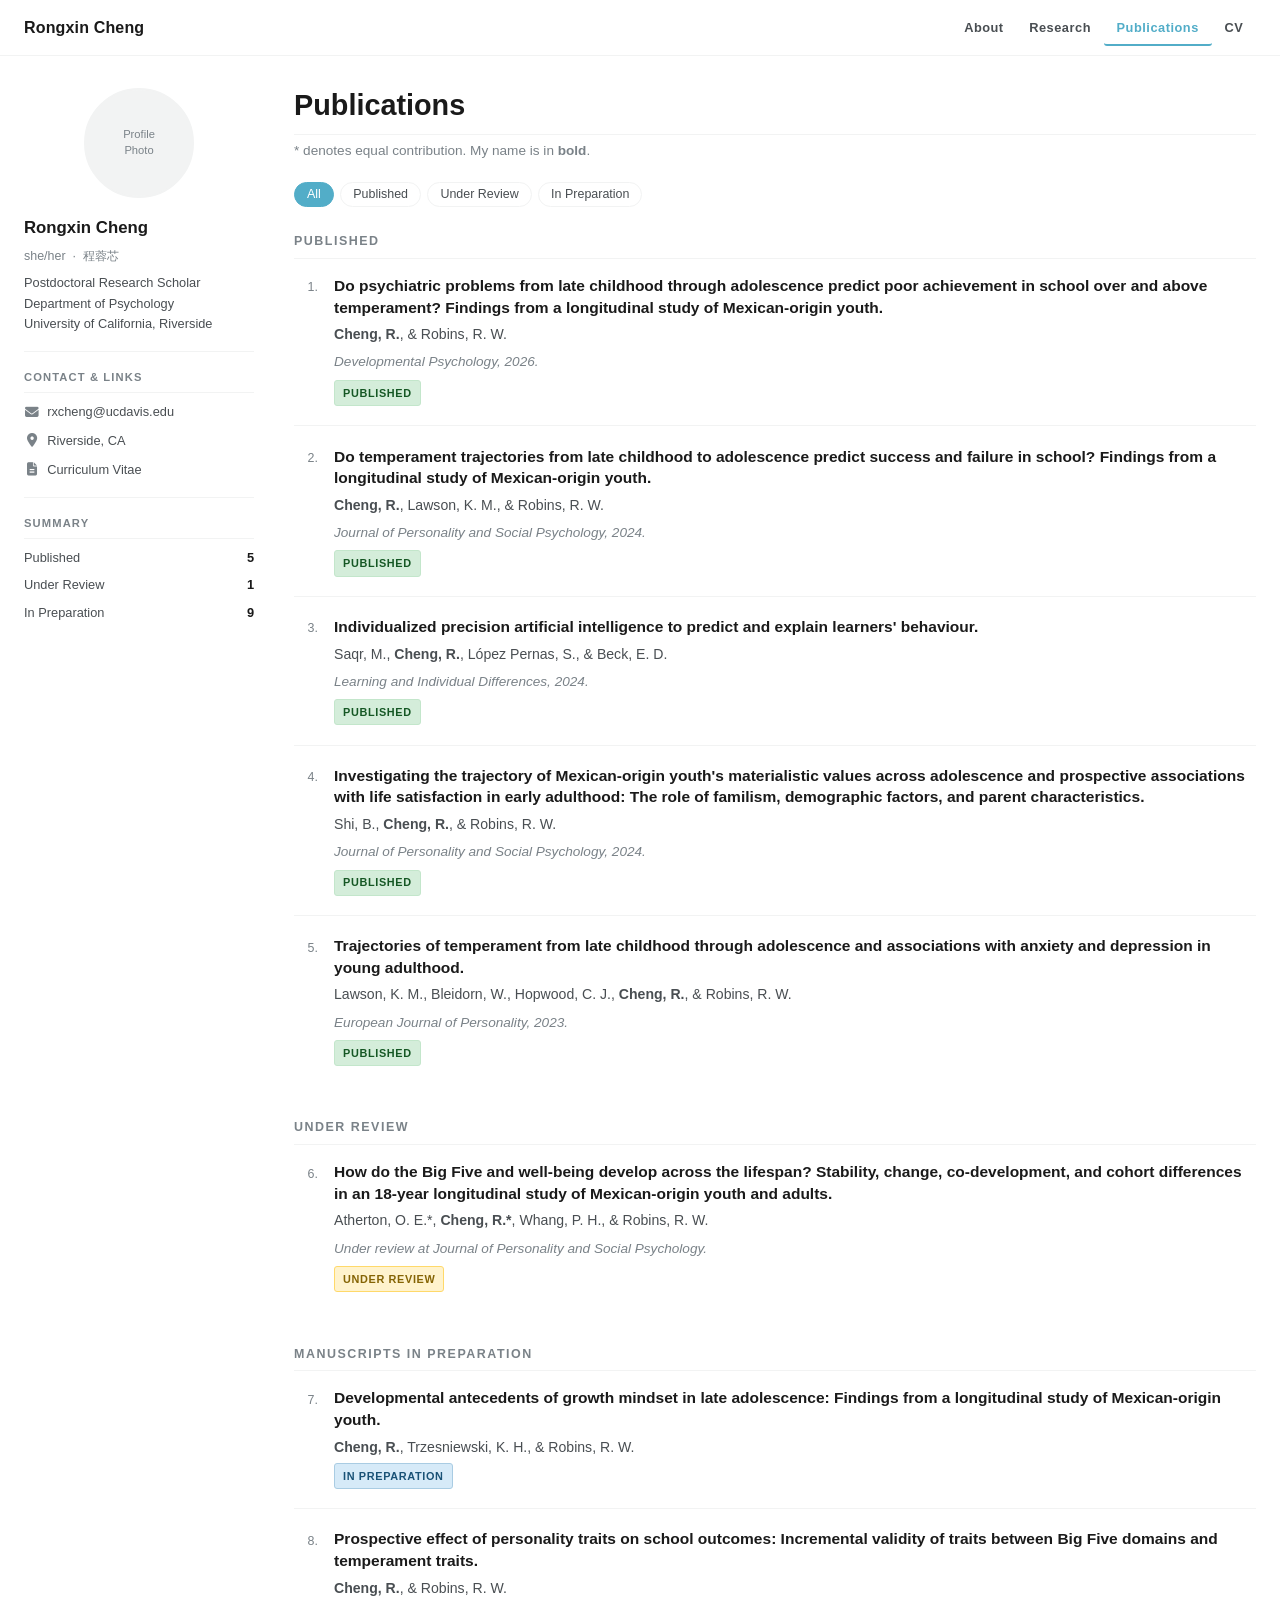
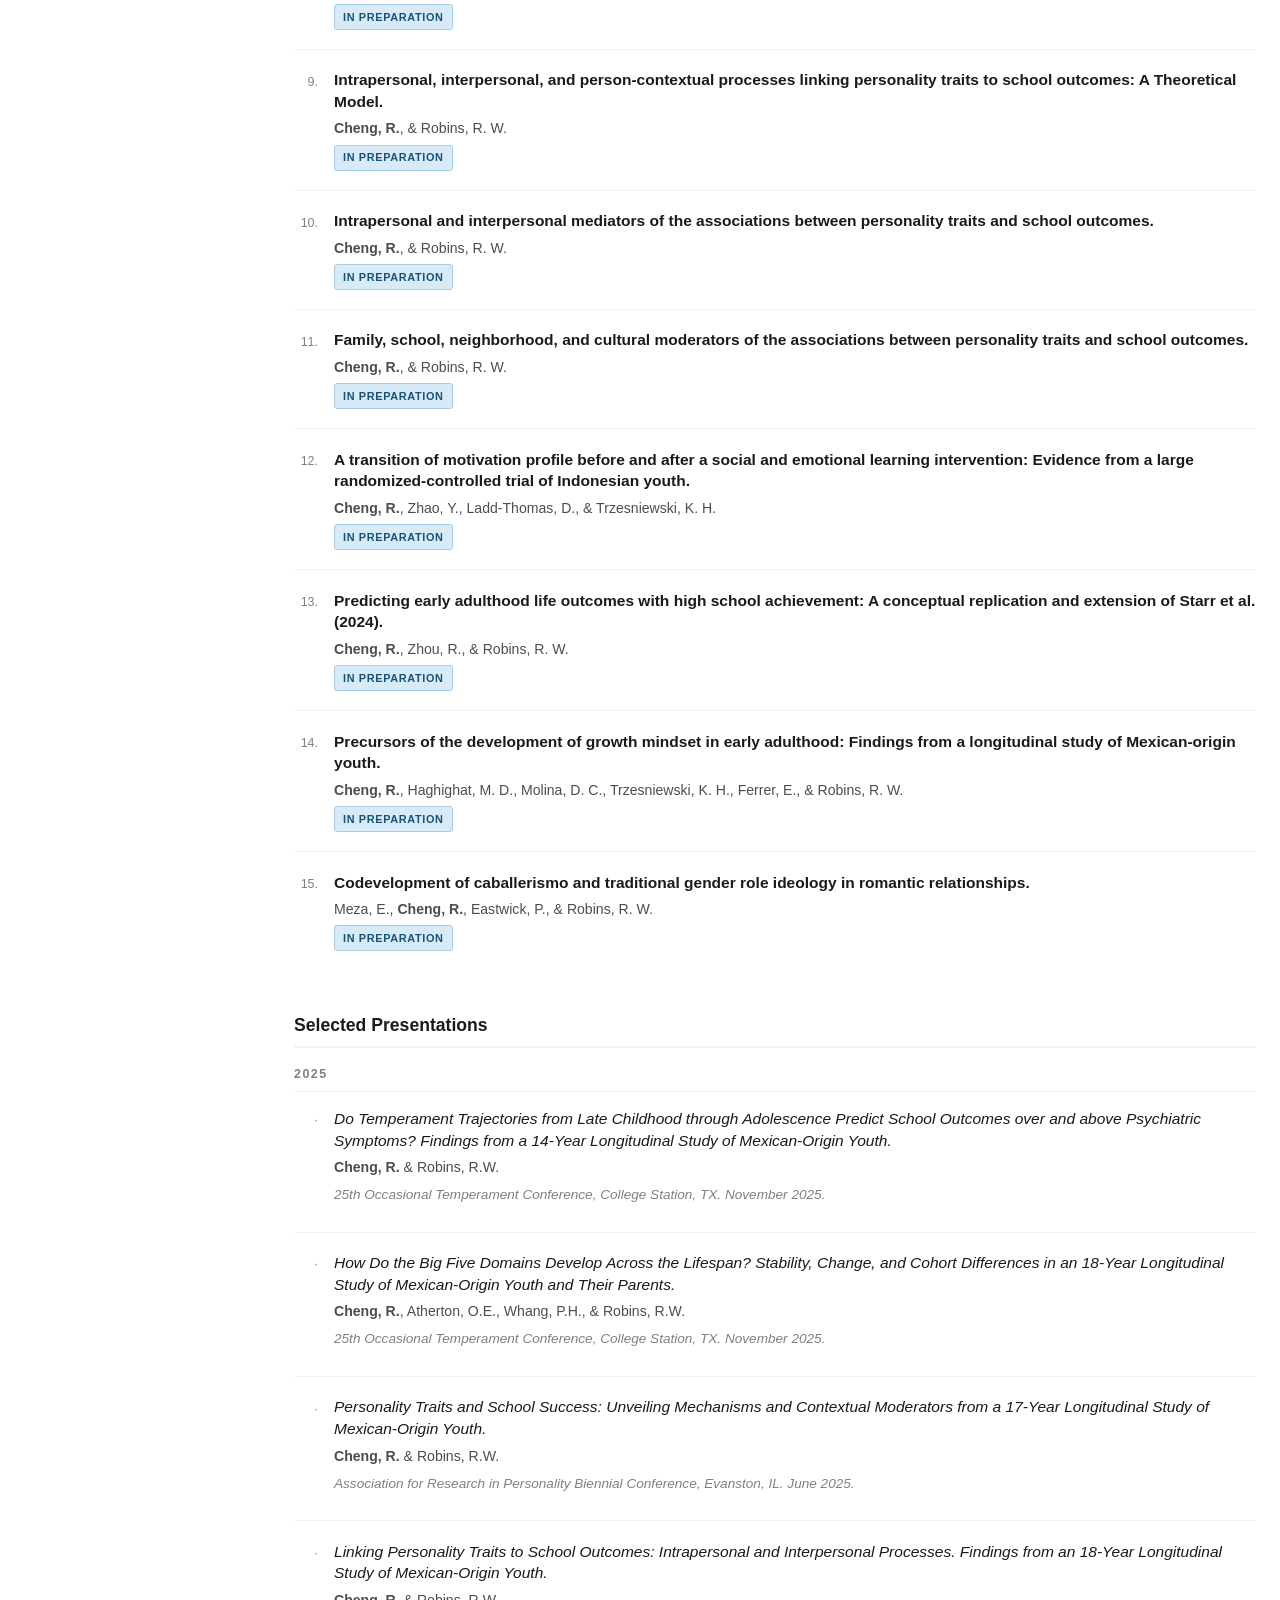
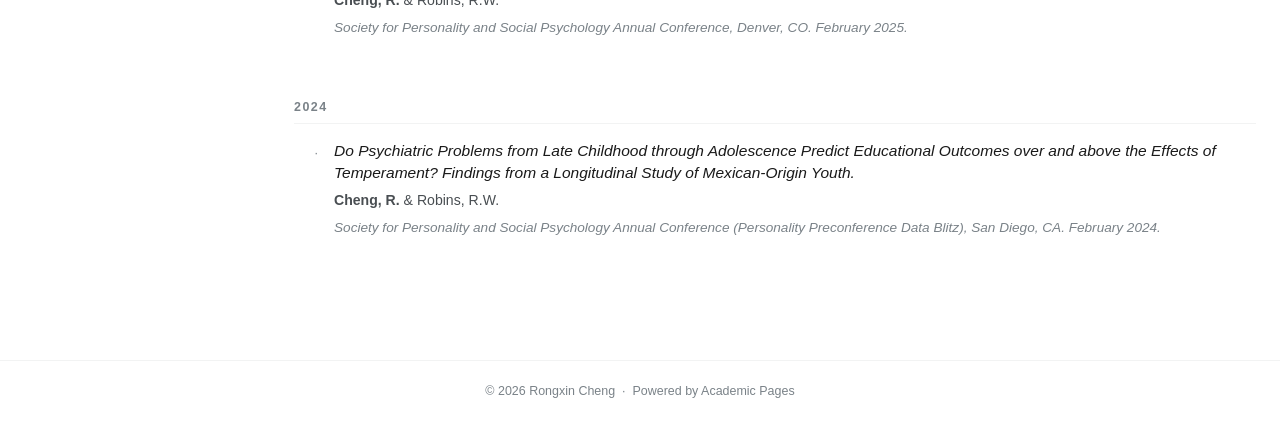
==== publications.html @ 19670fe4 "draft3" ====
<!DOCTYPE html>
<html lang="en">
<head>
  <meta charset="UTF-8" />
  <meta name="viewport" content="width=device-width, initial-scale=1.0" />
  <title>Publications — Rongxin Cheng</title>
  <link rel="stylesheet" href="assets/css/main.css" />
  <link rel="stylesheet" href="https://cdnjs.cloudflare.com/ajax/libs/font-awesome/6.5.0/css/all.min.css" crossorigin="anonymous" />
</head>
<body>

<!-- ══ Masthead ══ -->
<header class="masthead">
  <div class="masthead__inner">
    <div class="masthead__title"><a href="index.html">Rongxin Cheng</a></div>
    <nav class="greedy-nav">
      <a href="index.html">About</a>
      <a href="research.html">Research</a>
      <a href="publications.html" class="active">Publications</a>
      <a href="CV_Rongxin_Cheng.pdf" target="_blank">CV</a>
    </nav>
    <button class="nav-toggle" id="nav-toggle" aria-label="Toggle navigation">
      <span></span><span></span><span></span>
    </button>
  </div>
</header>
<nav class="mobile-nav" id="mobile-nav">
  <a href="index.html">About</a>
  <a href="research.html">Research</a>
  <a href="publications.html">Publications</a>
  <a href="CV_Rongxin_Cheng.pdf" target="_blank">CV</a>
</nav>

<!-- ══ Body ══ -->
<div class="page__wrapper">

  <!-- ── Sidebar ── -->
  <aside class="sidebar">

    <div class="author__avatar">
      <div class="avatar-placeholder">Profile<br>Photo</div>
    </div>

    <div class="author__content">
      <h1 class="author__name">Rongxin Cheng</h1>
      <p class="author__pronouns">she/her &nbsp;·&nbsp; 程蓉芯</p>
      <p class="author__bio">
        Postdoctoral Research Scholar<br>
        Department of Psychology<br>
        University of California, Riverside
      </p>
    </div>

    <hr class="sidebar__divider" />

    <div class="author__urls-wrapper">
      <h3>Contact &amp; Links</h3>
      <ul class="author__urls">
        <li>
          <span class="icon"><i class="fas fa-envelope"></i></span>
          <a href="mailto:rxcheng@ucdavis.edu">rxcheng@ucdavis.edu</a>
        </li>
        <li>
          <span class="icon"><i class="fas fa-map-marker-alt"></i></span>
          <span>Riverside, CA</span>
        </li>
        <li>
          <span class="icon"><i class="fas fa-file-alt"></i></span>
          <a href="CV_Rongxin_Cheng.pdf" target="_blank">Curriculum Vitae</a>
        </li>
      </ul>
    </div>

    <hr class="sidebar__divider" />

    <!-- pub stats -->
    <div class="author__urls-wrapper">
      <h3>Summary</h3>
      <ul class="author__urls" style="list-style:none; gap:.25rem;">
        <li style="display:flex; justify-content:space-between; font-size:.8rem;">
          <span>Published</span><span style="font-weight:700; color:var(--color-heading);">5</span>
        </li>
        <li style="display:flex; justify-content:space-between; font-size:.8rem;">
          <span>Under Review</span><span style="font-weight:700; color:var(--color-heading);">1</span>
        </li>
        <li style="display:flex; justify-content:space-between; font-size:.8rem;">
          <span>In Preparation</span><span style="font-weight:700; color:var(--color-heading);">9</span>
        </li>
      </ul>
    </div>

  </aside>

  <!-- ── Main Content ── -->
  <main class="page__content">

    <h1 class="page__title">Publications</h1>

    <p style="font-size:.85rem; color:var(--color-muted); margin-bottom:1.2rem;">
      * denotes equal contribution. My name is in <strong>bold</strong>.
    </p>

    <!-- Filter buttons -->
    <div class="pub-filters">
      <button class="pub-filter-btn active" data-filter="all">All</button>
      <button class="pub-filter-btn" data-filter="published">Published</button>
      <button class="pub-filter-btn" data-filter="review">Under Review</button>
      <button class="pub-filter-btn" data-filter="prep">In Preparation</button>
    </div>

    <!-- ══ PUBLISHED ══ -->
    <div class="pub-year-group" id="group-published">
      <div class="pub-year-label">Published</div>

      <div class="pub-item" data-status="published">
        <div class="pub-item__number">1.</div>
        <div class="pub-item__body">
          <div class="pub-item__title">
            Do psychiatric problems from late childhood through adolescence predict poor achievement
            in school over and above temperament? Findings from a longitudinal study of Mexican-origin youth.
          </div>
          <div class="pub-item__authors">
            <span class="me">Cheng, R.</span>, &amp; Robins, R. W.
          </div>
          <div class="pub-item__venue"><em>Developmental Psychology</em>, 2026.</div>
          <div class="pub-item__meta">
            <span class="pub-badge badge-published">Published</span>
          </div>
        </div>
      </div>

      <div class="pub-item" data-status="published">
        <div class="pub-item__number">2.</div>
        <div class="pub-item__body">
          <div class="pub-item__title">
            Do temperament trajectories from late childhood to adolescence predict success and failure
            in school? Findings from a longitudinal study of Mexican-origin youth.
          </div>
          <div class="pub-item__authors">
            <span class="me">Cheng, R.</span>, Lawson, K. M., &amp; Robins, R. W.
          </div>
          <div class="pub-item__venue"><em>Journal of Personality and Social Psychology</em>, 2024.</div>
          <div class="pub-item__meta">
            <span class="pub-badge badge-published">Published</span>
          </div>
        </div>
      </div>

      <div class="pub-item" data-status="published">
        <div class="pub-item__number">3.</div>
        <div class="pub-item__body">
          <div class="pub-item__title">
            Individualized precision artificial intelligence to predict and explain learners' behaviour.
          </div>
          <div class="pub-item__authors">
            Saqr, M., <span class="me">Cheng, R.</span>, López Pernas, S., &amp; Beck, E. D.
          </div>
          <div class="pub-item__venue"><em>Learning and Individual Differences</em>, 2024.</div>
          <div class="pub-item__meta">
            <span class="pub-badge badge-published">Published</span>
          </div>
        </div>
      </div>

      <div class="pub-item" data-status="published">
        <div class="pub-item__number">4.</div>
        <div class="pub-item__body">
          <div class="pub-item__title">
            Investigating the trajectory of Mexican-origin youth's materialistic values across adolescence
            and prospective associations with life satisfaction in early adulthood: The role of familism,
            demographic factors, and parent characteristics.
          </div>
          <div class="pub-item__authors">
            Shi, B., <span class="me">Cheng, R.</span>, &amp; Robins, R. W.
          </div>
          <div class="pub-item__venue"><em>Journal of Personality and Social Psychology</em>, 2024.</div>
          <div class="pub-item__meta">
            <span class="pub-badge badge-published">Published</span>
          </div>
        </div>
      </div>

      <div class="pub-item" data-status="published">
        <div class="pub-item__number">5.</div>
        <div class="pub-item__body">
          <div class="pub-item__title">
            Trajectories of temperament from late childhood through adolescence and associations with
            anxiety and depression in young adulthood.
          </div>
          <div class="pub-item__authors">
            Lawson, K. M., Bleidorn, W., Hopwood, C. J., <span class="me">Cheng, R.</span>, &amp; Robins, R. W.
          </div>
          <div class="pub-item__venue"><em>European Journal of Personality</em>, 2023.</div>
          <div class="pub-item__meta">
            <span class="pub-badge badge-published">Published</span>
          </div>
        </div>
      </div>

    </div><!-- /#group-published -->

    <!-- ══ UNDER REVIEW ══ -->
    <div class="pub-year-group" id="group-review">
      <div class="pub-year-label">Under Review</div>

      <div class="pub-item" data-status="review">
        <div class="pub-item__number">6.</div>
        <div class="pub-item__body">
          <div class="pub-item__title">
            How do the Big Five and well-being develop across the lifespan? Stability, change,
            co-development, and cohort differences in an 18-year longitudinal study of Mexican-origin
            youth and adults.
          </div>
          <div class="pub-item__authors">
            Atherton, O. E.*, <span class="me">Cheng, R.*</span>, Whang, P. H., &amp; Robins, R. W.
          </div>
          <div class="pub-item__venue">Under review at <em>Journal of Personality and Social Psychology</em>.</div>
          <div class="pub-item__meta">
            <span class="pub-badge badge-review">Under Review</span>
          </div>
        </div>
      </div>

    </div><!-- /#group-review -->

    <!-- ══ IN PREPARATION ══ -->
    <div class="pub-year-group" id="group-prep">
      <div class="pub-year-label">Manuscripts in Preparation</div>

      <div class="pub-item" data-status="prep">
        <div class="pub-item__number">7.</div>
        <div class="pub-item__body">
          <div class="pub-item__title">
            Developmental antecedents of growth mindset in late adolescence: Findings from a longitudinal
            study of Mexican-origin youth.
          </div>
          <div class="pub-item__authors">
            <span class="me">Cheng, R.</span>, Trzesniewski, K. H., &amp; Robins, R. W.
          </div>
          <div class="pub-item__meta">
            <span class="pub-badge badge-prep">In Preparation</span>
          </div>
        </div>
      </div>

      <div class="pub-item" data-status="prep">
        <div class="pub-item__number">8.</div>
        <div class="pub-item__body">
          <div class="pub-item__title">
            Prospective effect of personality traits on school outcomes: Incremental validity of traits
            between Big Five domains and temperament traits.
          </div>
          <div class="pub-item__authors">
            <span class="me">Cheng, R.</span>, &amp; Robins, R. W.
          </div>
          <div class="pub-item__meta">
            <span class="pub-badge badge-prep">In Preparation</span>
          </div>
        </div>
      </div>

      <div class="pub-item" data-status="prep">
        <div class="pub-item__number">9.</div>
        <div class="pub-item__body">
          <div class="pub-item__title">
            Intrapersonal, interpersonal, and person-contextual processes linking personality traits
            to school outcomes: A Theoretical Model.
          </div>
          <div class="pub-item__authors">
            <span class="me">Cheng, R.</span>, &amp; Robins, R. W.
          </div>
          <div class="pub-item__meta">
            <span class="pub-badge badge-prep">In Preparation</span>
          </div>
        </div>
      </div>

      <div class="pub-item" data-status="prep">
        <div class="pub-item__number">10.</div>
        <div class="pub-item__body">
          <div class="pub-item__title">
            Intrapersonal and interpersonal mediators of the associations between personality traits
            and school outcomes.
          </div>
          <div class="pub-item__authors">
            <span class="me">Cheng, R.</span>, &amp; Robins, R. W.
          </div>
          <div class="pub-item__meta">
            <span class="pub-badge badge-prep">In Preparation</span>
          </div>
        </div>
      </div>

      <div class="pub-item" data-status="prep">
        <div class="pub-item__number">11.</div>
        <div class="pub-item__body">
          <div class="pub-item__title">
            Family, school, neighborhood, and cultural moderators of the associations between personality
            traits and school outcomes.
          </div>
          <div class="pub-item__authors">
            <span class="me">Cheng, R.</span>, &amp; Robins, R. W.
          </div>
          <div class="pub-item__meta">
            <span class="pub-badge badge-prep">In Preparation</span>
          </div>
        </div>
      </div>

      <div class="pub-item" data-status="prep">
        <div class="pub-item__number">12.</div>
        <div class="pub-item__body">
          <div class="pub-item__title">
            A transition of motivation profile before and after a social and emotional learning
            intervention: Evidence from a large randomized-controlled trial of Indonesian youth.
          </div>
          <div class="pub-item__authors">
            <span class="me">Cheng, R.</span>, Zhao, Y., Ladd-Thomas, D., &amp; Trzesniewski, K. H.
          </div>
          <div class="pub-item__meta">
            <span class="pub-badge badge-prep">In Preparation</span>
          </div>
        </div>
      </div>

      <div class="pub-item" data-status="prep">
        <div class="pub-item__number">13.</div>
        <div class="pub-item__body">
          <div class="pub-item__title">
            Predicting early adulthood life outcomes with high school achievement: A conceptual
            replication and extension of Starr et al. (2024).
          </div>
          <div class="pub-item__authors">
            <span class="me">Cheng, R.</span>, Zhou, R., &amp; Robins, R. W.
          </div>
          <div class="pub-item__meta">
            <span class="pub-badge badge-prep">In Preparation</span>
          </div>
        </div>
      </div>

      <div class="pub-item" data-status="prep">
        <div class="pub-item__number">14.</div>
        <div class="pub-item__body">
          <div class="pub-item__title">
            Precursors of the development of growth mindset in early adulthood: Findings from a
            longitudinal study of Mexican-origin youth.
          </div>
          <div class="pub-item__authors">
            <span class="me">Cheng, R.</span>, Haghighat, M. D., Molina, D. C., Trzesniewski, K. H.,
            Ferrer, E., &amp; Robins, R. W.
          </div>
          <div class="pub-item__meta">
            <span class="pub-badge badge-prep">In Preparation</span>
          </div>
        </div>
      </div>

      <div class="pub-item" data-status="prep">
        <div class="pub-item__number">15.</div>
        <div class="pub-item__body">
          <div class="pub-item__title">
            Codevelopment of caballerismo and traditional gender role ideology in romantic relationships.
          </div>
          <div class="pub-item__authors">
            Meza, E., <span class="me">Cheng, R.</span>, Eastwick, P., &amp; Robins, R. W.
          </div>
          <div class="pub-item__meta">
            <span class="pub-badge badge-prep">In Preparation</span>
          </div>
        </div>
      </div>

    </div><!-- /#group-prep -->

    <!-- ══ PRESENTATIONS ══ -->
    <h2 class="section-heading" style="margin-top:2.5rem;">Selected Presentations</h2>

    <div class="pub-year-group">
      <div class="pub-year-label">2025</div>

      <div class="pub-item" data-status="published" style="border-bottom:1px solid var(--color-border);">
        <div class="pub-item__number">·</div>
        <div class="pub-item__body">
          <div class="pub-item__title" style="font-weight:normal; font-style:italic;">
            Do Temperament Trajectories from Late Childhood through Adolescence Predict School Outcomes
            over and above Psychiatric Symptoms? Findings from a 14-Year Longitudinal Study of
            Mexican-Origin Youth.
          </div>
          <div class="pub-item__authors">
            <span class="me">Cheng, R.</span> &amp; Robins, R.W.
          </div>
          <div class="pub-item__venue">
            25th Occasional Temperament Conference, College Station, TX. November 2025.
          </div>
        </div>
      </div>

      <div class="pub-item" data-status="published" style="border-bottom:1px solid var(--color-border);">
        <div class="pub-item__number">·</div>
        <div class="pub-item__body">
          <div class="pub-item__title" style="font-weight:normal; font-style:italic;">
            How Do the Big Five Domains Develop Across the Lifespan? Stability, Change, and Cohort
            Differences in an 18-Year Longitudinal Study of Mexican-Origin Youth and Their Parents.
          </div>
          <div class="pub-item__authors">
            <span class="me">Cheng, R.</span>, Atherton, O.E., Whang, P.H., &amp; Robins, R.W.
          </div>
          <div class="pub-item__venue">
            25th Occasional Temperament Conference, College Station, TX. November 2025.
          </div>
        </div>
      </div>

      <div class="pub-item" data-status="published" style="border-bottom:1px solid var(--color-border);">
        <div class="pub-item__number">·</div>
        <div class="pub-item__body">
          <div class="pub-item__title" style="font-weight:normal; font-style:italic;">
            Personality Traits and School Success: Unveiling Mechanisms and Contextual Moderators
            from a 17-Year Longitudinal Study of Mexican-Origin Youth.
          </div>
          <div class="pub-item__authors">
            <span class="me">Cheng, R.</span> &amp; Robins, R.W.
          </div>
          <div class="pub-item__venue">
            Association for Research in Personality Biennial Conference, Evanston, IL. June 2025.
          </div>
        </div>
      </div>

      <div class="pub-item" data-status="published">
        <div class="pub-item__number">·</div>
        <div class="pub-item__body">
          <div class="pub-item__title" style="font-weight:normal; font-style:italic;">
            Linking Personality Traits to School Outcomes: Intrapersonal and Interpersonal Processes.
            Findings from an 18-Year Longitudinal Study of Mexican-Origin Youth.
          </div>
          <div class="pub-item__authors">
            <span class="me">Cheng, R.</span> &amp; Robins, R.W.
          </div>
          <div class="pub-item__venue">
            Society for Personality and Social Psychology Annual Conference, Denver, CO. February 2025.
          </div>
        </div>
      </div>
    </div>

    <div class="pub-year-group">
      <div class="pub-year-label">2024</div>
      <div class="pub-item" data-status="published">
        <div class="pub-item__number">·</div>
        <div class="pub-item__body">
          <div class="pub-item__title" style="font-weight:normal; font-style:italic;">
            Do Psychiatric Problems from Late Childhood through Adolescence Predict Educational Outcomes
            over and above the Effects of Temperament? Findings from a Longitudinal Study of
            Mexican-Origin Youth.
          </div>
          <div class="pub-item__authors">
            <span class="me">Cheng, R.</span> &amp; Robins, R.W.
          </div>
          <div class="pub-item__venue">
            Society for Personality and Social Psychology Annual Conference (Personality Preconference
            Data Blitz), San Diego, CA. February 2024.
          </div>
        </div>
      </div>
    </div>

  </main>

</div><!-- /.page__wrapper -->

<footer class="page__footer">
  <p>&copy; 2026 Rongxin Cheng &nbsp;·&nbsp;
     Powered by <a href="https://github.com/academicpages/academicpages.github.io" target="_blank">Academic Pages</a>
  </p>
</footer>

<script src="assets/js/main.js"></script>
</body>
</html>
---- assets/css/main.css ----
/* ============================================================
   Academic Pages — Static HTML Recreation
   Based on academicpages/academicpages.github.io (Minimal Mistakes)
   ============================================================ */

/* ── Reset & Base ── */
*, *::before, *::after { box-sizing: border-box; margin: 0; padding: 0; }

:root {
  --font-sans: -apple-system, BlinkMacSystemFont, "Segoe UI", Roboto, "Helvetica Neue", Arial, sans-serif;
  --font-serif: Georgia, "Times New Roman", serif;
  --font-mono: Monaco, Consolas, "Lucida Console", monospace;

  --color-bg:       #ffffff;
  --color-text:     #494e52;
  --color-heading:  #1a1a1a;
  --color-link:     #52adc8;
  --color-link-hover: #1f6e8c;
  --color-muted:    #7a8288;
  --color-border:   #f2f3f3;
  --color-sidebar-bg: #f2f3f3;
  --color-masthead: #ffffff;
  --color-accent:   #52adc8;

  --sidebar-width:  230px;
  --content-max:    900px;
  --masthead-h:     56px;
}

html { font-size: 16px; scroll-behavior: smooth; }

body {
  font-family: var(--font-sans);
  font-size: 1rem;
  line-height: 1.7;
  color: var(--color-text);
  background: var(--color-bg);
}

a {
  color: var(--color-link);
  text-decoration: none;
}
a:hover { color: var(--color-link-hover); text-decoration: underline; }

img { max-width: 100%; height: auto; display: block; }

/* ── Masthead ── */
.masthead {
  position: sticky;
  top: 0;
  z-index: 200;
  background: var(--color-masthead);
  border-bottom: 1px solid var(--color-border);
  height: var(--masthead-h);
}
.masthead__inner {
  display: flex;
  align-items: center;
  justify-content: space-between;
  max-width: 1280px;
  margin: 0 auto;
  padding: 0 1.5rem;
  height: 100%;
}
.masthead__title a {
  font-size: 1rem;
  font-weight: 700;
  color: var(--color-heading);
  letter-spacing: .01em;
}
.masthead__title a:hover { text-decoration: none; color: var(--color-link); }

.greedy-nav {
  display: flex;
  align-items: center;
  gap: 0;
}
.greedy-nav a {
  padding: .5rem .8rem;
  font-size: .8rem;
  font-weight: 600;
  letter-spacing: .04em;
  color: var(--color-text);
  white-space: nowrap;
  border-radius: 3px;
  transition: color .15s;
}
.greedy-nav a:hover,
.greedy-nav a.active {
  color: var(--color-link);
  text-decoration: none;
}
.greedy-nav a.active {
  border-bottom: 2px solid var(--color-accent);
  padding-bottom: calc(.5rem - 2px);
}

/* hamburger — hidden on desktop */
.nav-toggle {
  display: none;
  background: none;
  border: none;
  cursor: pointer;
  padding: .5rem;
  flex-direction: column;
  gap: 5px;
}
.nav-toggle span {
  display: block;
  width: 22px;
  height: 2px;
  background: var(--color-heading);
  border-radius: 2px;
  transition: transform .2s, opacity .2s;
}
.mobile-nav {
  display: none;
  flex-direction: column;
  background: var(--color-masthead);
  border-bottom: 1px solid var(--color-border);
  padding: .5rem 1.5rem 1rem;
}
.mobile-nav.open { display: flex; }
.mobile-nav a {
  padding: .4rem 0;
  font-size: .9rem;
  font-weight: 600;
  color: var(--color-text);
  border-bottom: 1px solid var(--color-border);
}
.mobile-nav a:last-child { border-bottom: none; }

/* ── Page Layout ── */
.page__wrapper {
  max-width: 1280px;
  margin: 0 auto;
  padding: 2rem 1.5rem 4rem;
  display: grid;
  grid-template-columns: var(--sidebar-width) 1fr;
  gap: 2.5rem;
  align-items: start;
}

/* ── Sidebar ── */
.sidebar {
  position: sticky;
  top: calc(var(--masthead-h) + 1.5rem);
  background: none;
}

.author__avatar {
  margin-bottom: 1rem;
  text-align: center;
}
.author__avatar img {
  width: 110px;
  height: 110px;
  border-radius: 50%;
  object-fit: cover;
  margin: 0 auto;
  border: 2px solid var(--color-border);
}
.author__avatar .avatar-placeholder {
  width: 110px;
  height: 110px;
  border-radius: 50%;
  background: var(--color-sidebar-bg);
  border: 2px solid var(--color-border);
  display: flex;
  align-items: center;
  justify-content: center;
  margin: 0 auto;
  color: var(--color-muted);
  font-size: .7rem;
  text-align: center;
  line-height: 1.4;
  padding: .5rem;
}

.author__content { margin-bottom: 1rem; }
.author__name {
  font-size: 1.05rem;
  font-weight: 700;
  color: var(--color-heading);
  margin-bottom: .2rem;
}
.author__pronouns {
  font-size: .78rem;
  color: var(--color-muted);
  margin-bottom: .4rem;
}
.author__bio {
  font-size: .8rem;
  color: var(--color-text);
  line-height: 1.6;
}

.author__urls-wrapper { margin-top: .8rem; }
.author__urls-wrapper h3 {
  font-size: .7rem;
  font-weight: 700;
  letter-spacing: .1em;
  text-transform: uppercase;
  color: var(--color-muted);
  margin-bottom: .5rem;
  padding-bottom: .3rem;
  border-bottom: 1px solid var(--color-border);
}
.author__urls {
  list-style: none;
}
.author__urls li {
  display: flex;
  align-items: center;
  gap: .45rem;
  margin-bottom: .35rem;
}
.author__urls li .icon {
  font-size: .85rem;
  width: 16px;
  text-align: center;
  color: var(--color-muted);
  flex-shrink: 0;
}
.author__urls li a,
.author__urls li span {
  font-size: .8rem;
  color: var(--color-text);
}
.author__urls li a:hover { color: var(--color-link); }

/* sidebar divider */
.sidebar__divider {
  border: none;
  border-top: 1px solid var(--color-border);
  margin: 1rem 0;
}

/* ── Main Content ── */
.page__content {
  min-width: 0;
}

.page__title {
  font-size: 1.8rem;
  font-weight: 700;
  color: var(--color-heading);
  margin-bottom: .3rem;
  line-height: 1.25;
  padding-bottom: .6rem;
  border-bottom: 1px solid var(--color-border);
}

.page__lead {
  font-size: 1.1rem;
  color: var(--color-muted);
  margin-bottom: 1.5rem;
}

/* ── Section Headers ── */
.section-heading {
  font-size: 1.1rem;
  font-weight: 700;
  color: var(--color-heading);
  border-bottom: 2px solid var(--color-border);
  padding-bottom: .35rem;
  margin: 2rem 0 1rem;
}
.section-heading:first-of-type { margin-top: 1.5rem; }

/* ── About Page ── */
.about__body p {
  margin-bottom: 1rem;
  font-size: .97rem;
}
.about__body p:last-child { margin-bottom: 0; }

/* placeholder blocks for user to fill in */
.placeholder-block {
  background: #f9fafb;
  border: 1.5px dashed #bfc5cc;
  border-radius: 4px;
  padding: 1rem 1.2rem;
  margin-bottom: 1rem;
  color: var(--color-muted);
  font-size: .9rem;
  font-style: italic;
}
.placeholder-block strong {
  display: block;
  font-style: normal;
  font-size: .75rem;
  text-transform: uppercase;
  letter-spacing: .08em;
  color: #a0a7ad;
  margin-bottom: .3rem;
}

/* interests tags */
.interests-tags {
  display: flex;
  flex-wrap: wrap;
  gap: .45rem;
  margin-bottom: 1rem;
}
.interests-tags .tag {
  background: var(--color-sidebar-bg);
  border: 1px solid #d0d5da;
  border-radius: 3px;
  padding: .25rem .65rem;
  font-size: .8rem;
  color: var(--color-text);
}

/* education / positions table */
.cv-section { margin-bottom: 1.5rem; }
.cv-entry {
  display: grid;
  grid-template-columns: 130px 1fr;
  gap: .2rem 1rem;
  margin-bottom: 1rem;
  font-size: .9rem;
}
.cv-entry__year {
  color: var(--color-muted);
  font-size: .82rem;
  padding-top: .15rem;
}
.cv-entry__body .degree { font-weight: 700; color: var(--color-heading); }
.cv-entry__body .institution { font-style: italic; }
.cv-entry__body .advisor { color: var(--color-muted); font-size: .82rem; }

/* ── Research Page ── */
.research-interests p { font-size: .97rem; margin-bottom: 1rem; }

.research-project {
  border-left: 3px solid var(--color-accent);
  padding: .8rem 1rem .8rem 1.2rem;
  margin-bottom: 1.2rem;
  background: #fafbfc;
  border-radius: 0 4px 4px 0;
}
.research-project h3 {
  font-size: 1rem;
  font-weight: 700;
  color: var(--color-heading);
  margin-bottom: .4rem;
}
.research-project p { font-size: .9rem; margin: 0; }

/* skills */
.skills-grid {
  display: grid;
  grid-template-columns: 1fr 1fr;
  gap: 1.2rem;
  margin-bottom: 1rem;
}
.skill-group h3 {
  font-size: .78rem;
  font-weight: 700;
  letter-spacing: .1em;
  text-transform: uppercase;
  color: var(--color-muted);
  margin-bottom: .5rem;
}
.skill-group ul { list-style: none; }
.skill-group ul li {
  font-size: .88rem;
  padding: .18rem 0 .18rem 1rem;
  position: relative;
}
.skill-group ul li::before {
  content: "▸";
  position: absolute;
  left: 0;
  color: var(--color-accent);
  font-size: .7rem;
  top: .35rem;
}

/* ── Publications Page ── */
.pub-filters {
  display: flex;
  flex-wrap: wrap;
  gap: .4rem;
  margin-bottom: 1.5rem;
}
.pub-filter-btn {
  padding: .3rem .75rem;
  border: 1px solid var(--color-border);
  border-radius: 20px;
  background: none;
  font-size: .78rem;
  font-family: var(--font-sans);
  color: var(--color-text);
  cursor: pointer;
  transition: background .15s, color .15s, border-color .15s;
}
.pub-filter-btn:hover,
.pub-filter-btn.active {
  background: var(--color-accent);
  color: #fff;
  border-color: var(--color-accent);
}

.pub-year-group { margin-bottom: 2rem; }
.pub-year-label {
  font-size: .78rem;
  font-weight: 700;
  letter-spacing: .12em;
  text-transform: uppercase;
  color: var(--color-muted);
  border-bottom: 1px solid var(--color-border);
  padding-bottom: .35rem;
  margin-bottom: 1rem;
}

.pub-item {
  display: flex;
  gap: 1rem;
  margin-bottom: 1.2rem;
  padding-bottom: 1.2rem;
  border-bottom: 1px solid var(--color-border);
  align-items: flex-start;
}
.pub-item:last-child { border-bottom: none; }

.pub-item__number {
  font-size: .78rem;
  color: var(--color-muted);
  padding-top: .15rem;
  min-width: 24px;
  text-align: right;
}

.pub-item__body { min-width: 0; }
.pub-item__title {
  font-size: .97rem;
  font-weight: 700;
  color: var(--color-heading);
  line-height: 1.4;
  margin-bottom: .3rem;
}
.pub-item__authors {
  font-size: .88rem;
  color: var(--color-text);
  margin-bottom: .2rem;
}
.pub-item__authors .me { font-weight: 700; }
.pub-item__venue {
  font-size: .85rem;
  font-style: italic;
  color: var(--color-muted);
  margin-bottom: .4rem;
}
.pub-item__meta {
  display: flex;
  flex-wrap: wrap;
  gap: .4rem;
  align-items: center;
}
.pub-badge {
  display: inline-block;
  font-size: .68rem;
  font-weight: 600;
  letter-spacing: .06em;
  text-transform: uppercase;
  padding: .18rem .5rem;
  border-radius: 3px;
}
.badge-published  { background: #d4edda; color: #155724; border: 1px solid #c3e6cb; }
.badge-review     { background: #fff3cd; color: #856404; border: 1px solid #ffd96a; }
.badge-prep       { background: #d6eaf8;  color: #1a5276;  border: 1px solid #a9cce3; }

/* ── Notices (callout blocks) ── */
.notice {
  padding: .8rem 1rem;
  border-radius: 4px;
  font-size: .88rem;
  margin-bottom: 1rem;
}
.notice--info {
  background: #e8f4f8;
  border-left: 4px solid var(--color-accent);
  color: #1a4a5e;
}

/* ── Footer ── */
.page__footer {
  border-top: 1px solid var(--color-border);
  padding: 1.2rem 1.5rem;
  text-align: center;
  font-size: .78rem;
  color: var(--color-muted);
}
.page__footer a { color: var(--color-muted); }
.page__footer a:hover { color: var(--color-link); }

/* ── Responsive ── */
@media (max-width: 768px) {
  .page__wrapper {
    grid-template-columns: 1fr;
    padding: 1.2rem 1rem 3rem;
  }
  .sidebar {
    position: static;
    display: flex;
    gap: 1.2rem;
    align-items: flex-start;
    flex-wrap: wrap;
    border-bottom: 1px solid var(--color-border);
    padding-bottom: 1.2rem;
    margin-bottom: .5rem;
  }
  .author__avatar img,
  .author__avatar .avatar-placeholder { width: 80px; height: 80px; }
  .sidebar > * { flex: 1 1 180px; }

  .greedy-nav { display: none; }
  .nav-toggle { display: flex; }

  .skills-grid { grid-template-columns: 1fr; }
  .cv-entry { grid-template-columns: 1fr; gap: .1rem; }
  .cv-entry__year { font-size: .8rem; }
}

@media (max-width: 480px) {
  .page__title { font-size: 1.4rem; }
}
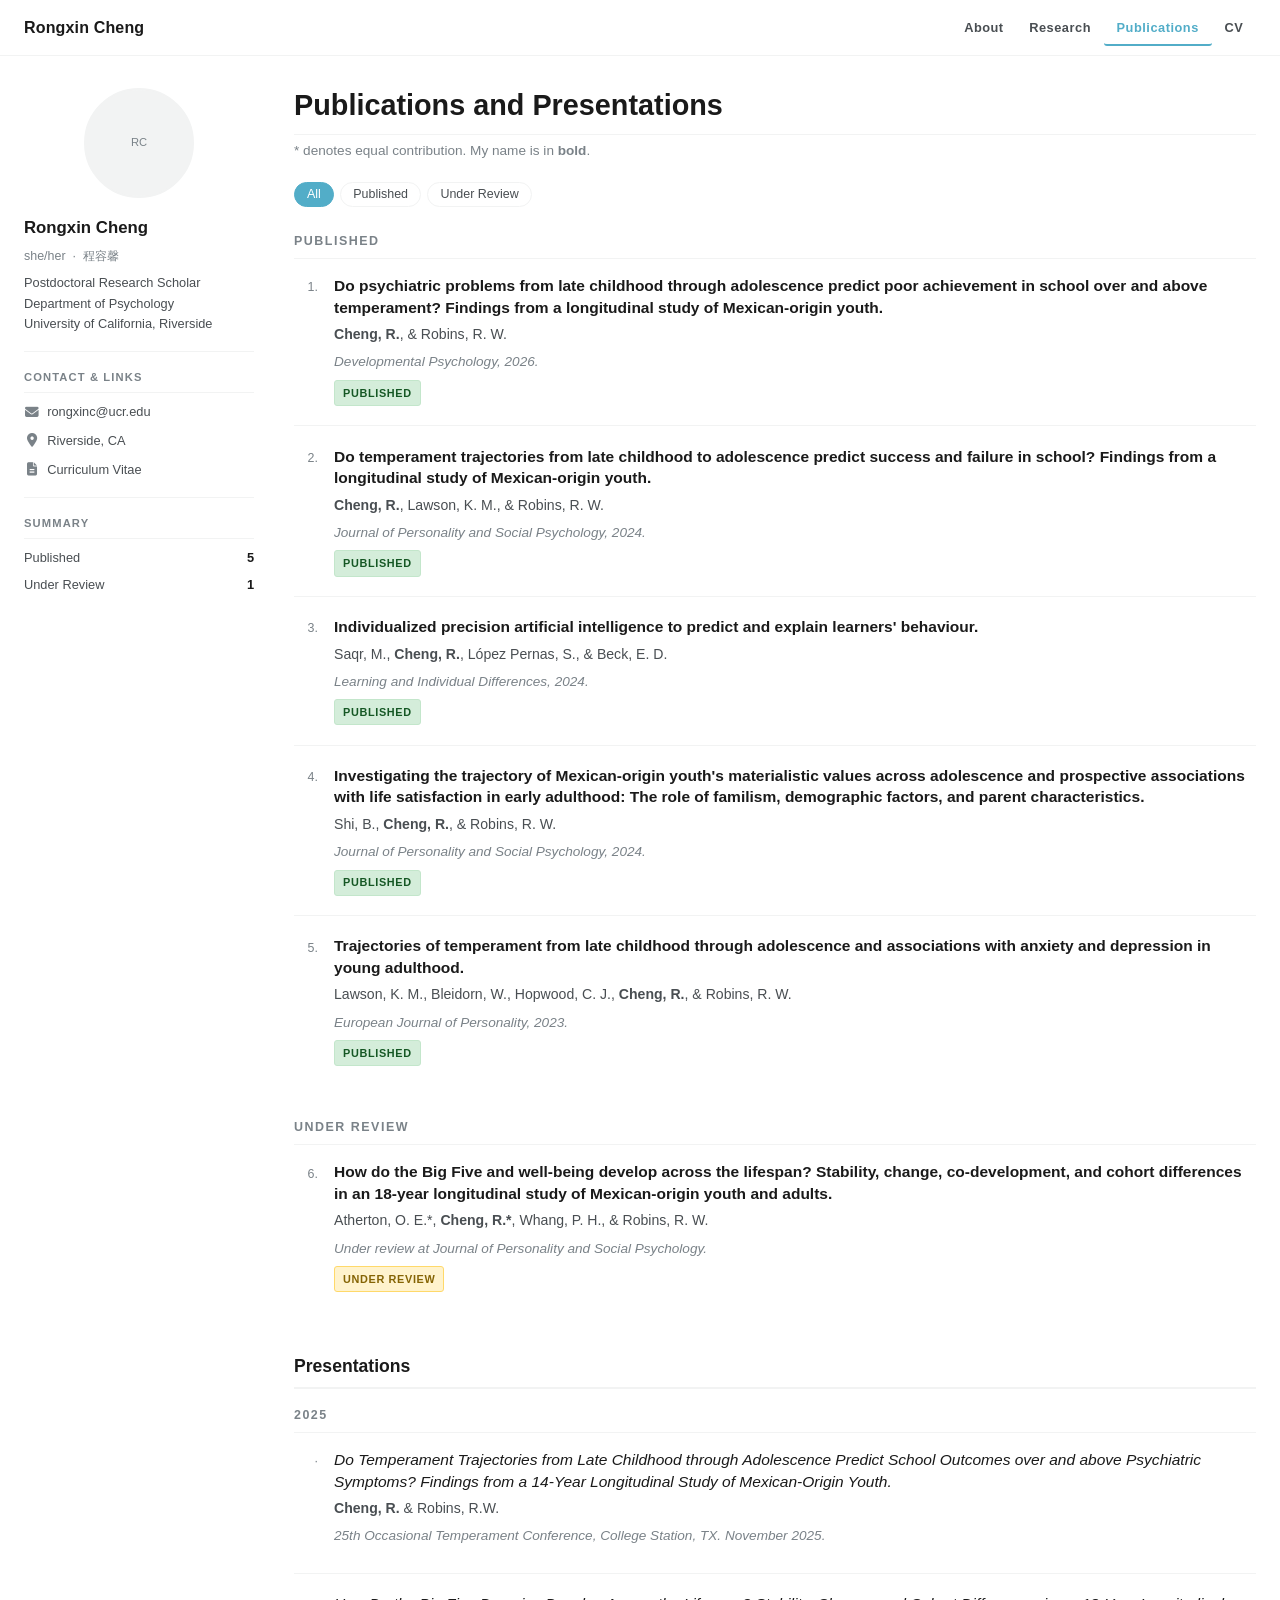
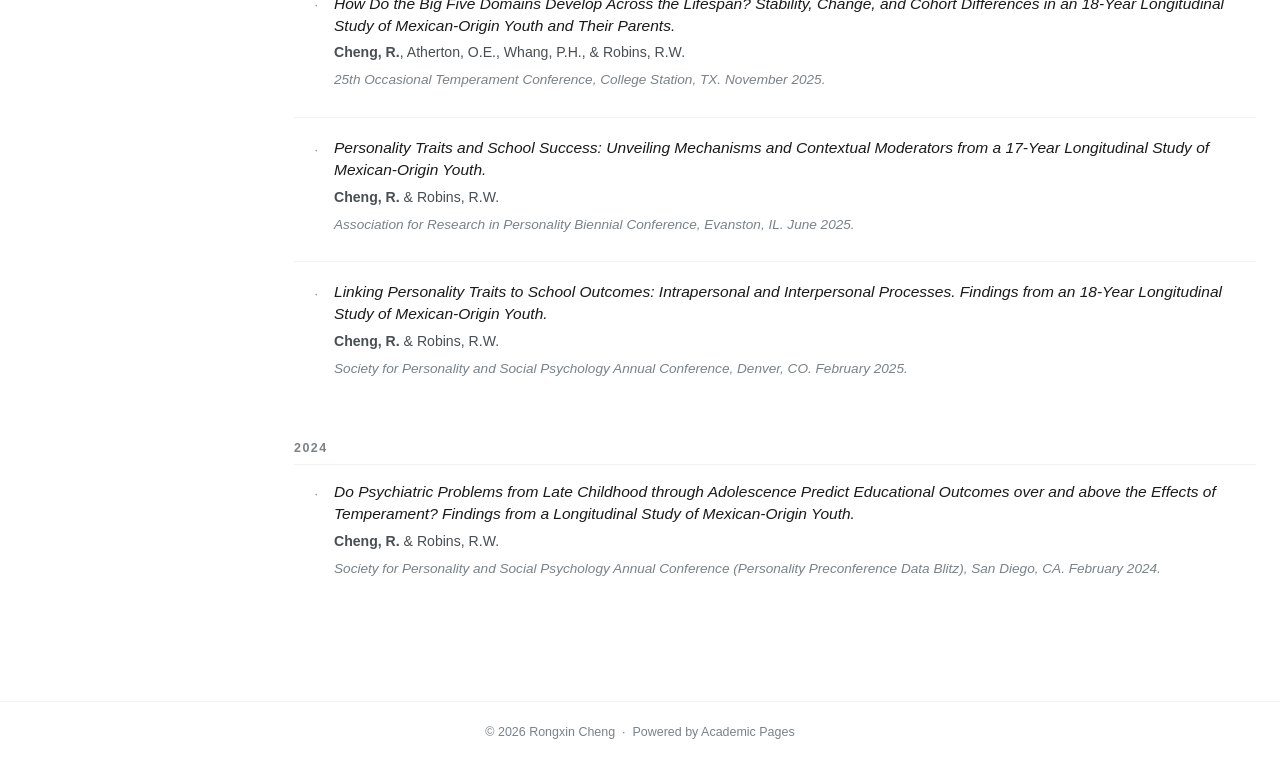
==== commit 3c838dc4: "draft4" ====
--- a/publications.html
+++ b/publications.html
@@ -38,12 +38,14 @@
   <aside class="sidebar">
 
     <div class="author__avatar">
-      <div class="avatar-placeholder">Profile<br>Photo</div>
+      <img src="assets/images/headshot.jpg" alt="Rongxin Cheng"
+           onerror="this.style.display='none'; this.nextElementSibling.style.display='flex';">
+      <div class="avatar-placeholder" style="display:none;">RC</div>
     </div>
 
     <div class="author__content">
       <h1 class="author__name">Rongxin Cheng</h1>
-      <p class="author__pronouns">she/her &nbsp;·&nbsp; 程蓉芯</p>
+      <p class="author__pronouns">she/her &nbsp;·&nbsp; 程容馨</p>
       <p class="author__bio">
         Postdoctoral Research Scholar<br>
         Department of Psychology<br>
@@ -58,7 +60,7 @@
       <ul class="author__urls">
         <li>
           <span class="icon"><i class="fas fa-envelope"></i></span>
-          <a href="mailto:rxcheng@ucdavis.edu">rxcheng@ucdavis.edu</a>
+          <a href="mailto:rongxinc@ucr.edu">rongxinc@ucr.edu</a>
         </li>
         <li>
           <span class="icon"><i class="fas fa-map-marker-alt"></i></span>
@@ -83,9 +85,6 @@
         <li style="display:flex; justify-content:space-between; font-size:.8rem;">
           <span>Under Review</span><span style="font-weight:700; color:var(--color-heading);">1</span>
         </li>
-        <li style="display:flex; justify-content:space-between; font-size:.8rem;">
-          <span>In Preparation</span><span style="font-weight:700; color:var(--color-heading);">9</span>
-        </li>
       </ul>
     </div>
 
@@ -94,7 +93,7 @@
   <!-- ── Main Content ── -->
   <main class="page__content">
 
-    <h1 class="page__title">Publications</h1>
+    <h1 class="page__title">Publications and Presentations</h1>
 
     <p style="font-size:.85rem; color:var(--color-muted); margin-bottom:1.2rem;">
       * denotes equal contribution. My name is in <strong>bold</strong>.
@@ -105,7 +104,6 @@
       <button class="pub-filter-btn active" data-filter="all">All</button>
       <button class="pub-filter-btn" data-filter="published">Published</button>
       <button class="pub-filter-btn" data-filter="review">Under Review</button>
-      <button class="pub-filter-btn" data-filter="prep">In Preparation</button>
     </div>
 
     <!-- ══ PUBLISHED ══ -->
@@ -223,158 +221,8 @@
 
     </div><!-- /#group-review -->
 
-    <!-- ══ IN PREPARATION ══ -->
-    <div class="pub-year-group" id="group-prep">
-      <div class="pub-year-label">Manuscripts in Preparation</div>
-
-      <div class="pub-item" data-status="prep">
-        <div class="pub-item__number">7.</div>
-        <div class="pub-item__body">
-          <div class="pub-item__title">
-            Developmental antecedents of growth mindset in late adolescence: Findings from a longitudinal
-            study of Mexican-origin youth.
-          </div>
-          <div class="pub-item__authors">
-            <span class="me">Cheng, R.</span>, Trzesniewski, K. H., &amp; Robins, R. W.
-          </div>
-          <div class="pub-item__meta">
-            <span class="pub-badge badge-prep">In Preparation</span>
-          </div>
-        </div>
-      </div>
-
-      <div class="pub-item" data-status="prep">
-        <div class="pub-item__number">8.</div>
-        <div class="pub-item__body">
-          <div class="pub-item__title">
-            Prospective effect of personality traits on school outcomes: Incremental validity of traits
-            between Big Five domains and temperament traits.
-          </div>
-          <div class="pub-item__authors">
-            <span class="me">Cheng, R.</span>, &amp; Robins, R. W.
-          </div>
-          <div class="pub-item__meta">
-            <span class="pub-badge badge-prep">In Preparation</span>
-          </div>
-        </div>
-      </div>
-
-      <div class="pub-item" data-status="prep">
-        <div class="pub-item__number">9.</div>
-        <div class="pub-item__body">
-          <div class="pub-item__title">
-            Intrapersonal, interpersonal, and person-contextual processes linking personality traits
-            to school outcomes: A Theoretical Model.
-          </div>
-          <div class="pub-item__authors">
-            <span class="me">Cheng, R.</span>, &amp; Robins, R. W.
-          </div>
-          <div class="pub-item__meta">
-            <span class="pub-badge badge-prep">In Preparation</span>
-          </div>
-        </div>
-      </div>
-
-      <div class="pub-item" data-status="prep">
-        <div class="pub-item__number">10.</div>
-        <div class="pub-item__body">
-          <div class="pub-item__title">
-            Intrapersonal and interpersonal mediators of the associations between personality traits
-            and school outcomes.
-          </div>
-          <div class="pub-item__authors">
-            <span class="me">Cheng, R.</span>, &amp; Robins, R. W.
-          </div>
-          <div class="pub-item__meta">
-            <span class="pub-badge badge-prep">In Preparation</span>
-          </div>
-        </div>
-      </div>
-
-      <div class="pub-item" data-status="prep">
-        <div class="pub-item__number">11.</div>
-        <div class="pub-item__body">
-          <div class="pub-item__title">
-            Family, school, neighborhood, and cultural moderators of the associations between personality
-            traits and school outcomes.
-          </div>
-          <div class="pub-item__authors">
-            <span class="me">Cheng, R.</span>, &amp; Robins, R. W.
-          </div>
-          <div class="pub-item__meta">
-            <span class="pub-badge badge-prep">In Preparation</span>
-          </div>
-        </div>
-      </div>
-
-      <div class="pub-item" data-status="prep">
-        <div class="pub-item__number">12.</div>
-        <div class="pub-item__body">
-          <div class="pub-item__title">
-            A transition of motivation profile before and after a social and emotional learning
-            intervention: Evidence from a large randomized-controlled trial of Indonesian youth.
-          </div>
-          <div class="pub-item__authors">
-            <span class="me">Cheng, R.</span>, Zhao, Y., Ladd-Thomas, D., &amp; Trzesniewski, K. H.
-          </div>
-          <div class="pub-item__meta">
-            <span class="pub-badge badge-prep">In Preparation</span>
-          </div>
-        </div>
-      </div>
-
-      <div class="pub-item" data-status="prep">
-        <div class="pub-item__number">13.</div>
-        <div class="pub-item__body">
-          <div class="pub-item__title">
-            Predicting early adulthood life outcomes with high school achievement: A conceptual
-            replication and extension of Starr et al. (2024).
-          </div>
-          <div class="pub-item__authors">
-            <span class="me">Cheng, R.</span>, Zhou, R., &amp; Robins, R. W.
-          </div>
-          <div class="pub-item__meta">
-            <span class="pub-badge badge-prep">In Preparation</span>
-          </div>
-        </div>
-      </div>
-
-      <div class="pub-item" data-status="prep">
-        <div class="pub-item__number">14.</div>
-        <div class="pub-item__body">
-          <div class="pub-item__title">
-            Precursors of the development of growth mindset in early adulthood: Findings from a
-            longitudinal study of Mexican-origin youth.
-          </div>
-          <div class="pub-item__authors">
-            <span class="me">Cheng, R.</span>, Haghighat, M. D., Molina, D. C., Trzesniewski, K. H.,
-            Ferrer, E., &amp; Robins, R. W.
-          </div>
-          <div class="pub-item__meta">
-            <span class="pub-badge badge-prep">In Preparation</span>
-          </div>
-        </div>
-      </div>
-
-      <div class="pub-item" data-status="prep">
-        <div class="pub-item__number">15.</div>
-        <div class="pub-item__body">
-          <div class="pub-item__title">
-            Codevelopment of caballerismo and traditional gender role ideology in romantic relationships.
-          </div>
-          <div class="pub-item__authors">
-            Meza, E., <span class="me">Cheng, R.</span>, Eastwick, P., &amp; Robins, R. W.
-          </div>
-          <div class="pub-item__meta">
-            <span class="pub-badge badge-prep">In Preparation</span>
-          </div>
-        </div>
-      </div>
-
-    </div><!-- /#group-prep -->
-
     <!-- ══ PRESENTATIONS ══ -->
-    <h2 class="section-heading" style="margin-top:2.5rem;">Selected Presentations</h2>
+    <h2 class="section-heading" style="margin-top:2.5rem;">Presentations</h2>
 
     <div class="pub-year-group">
       <div class="pub-year-label">2025</div>
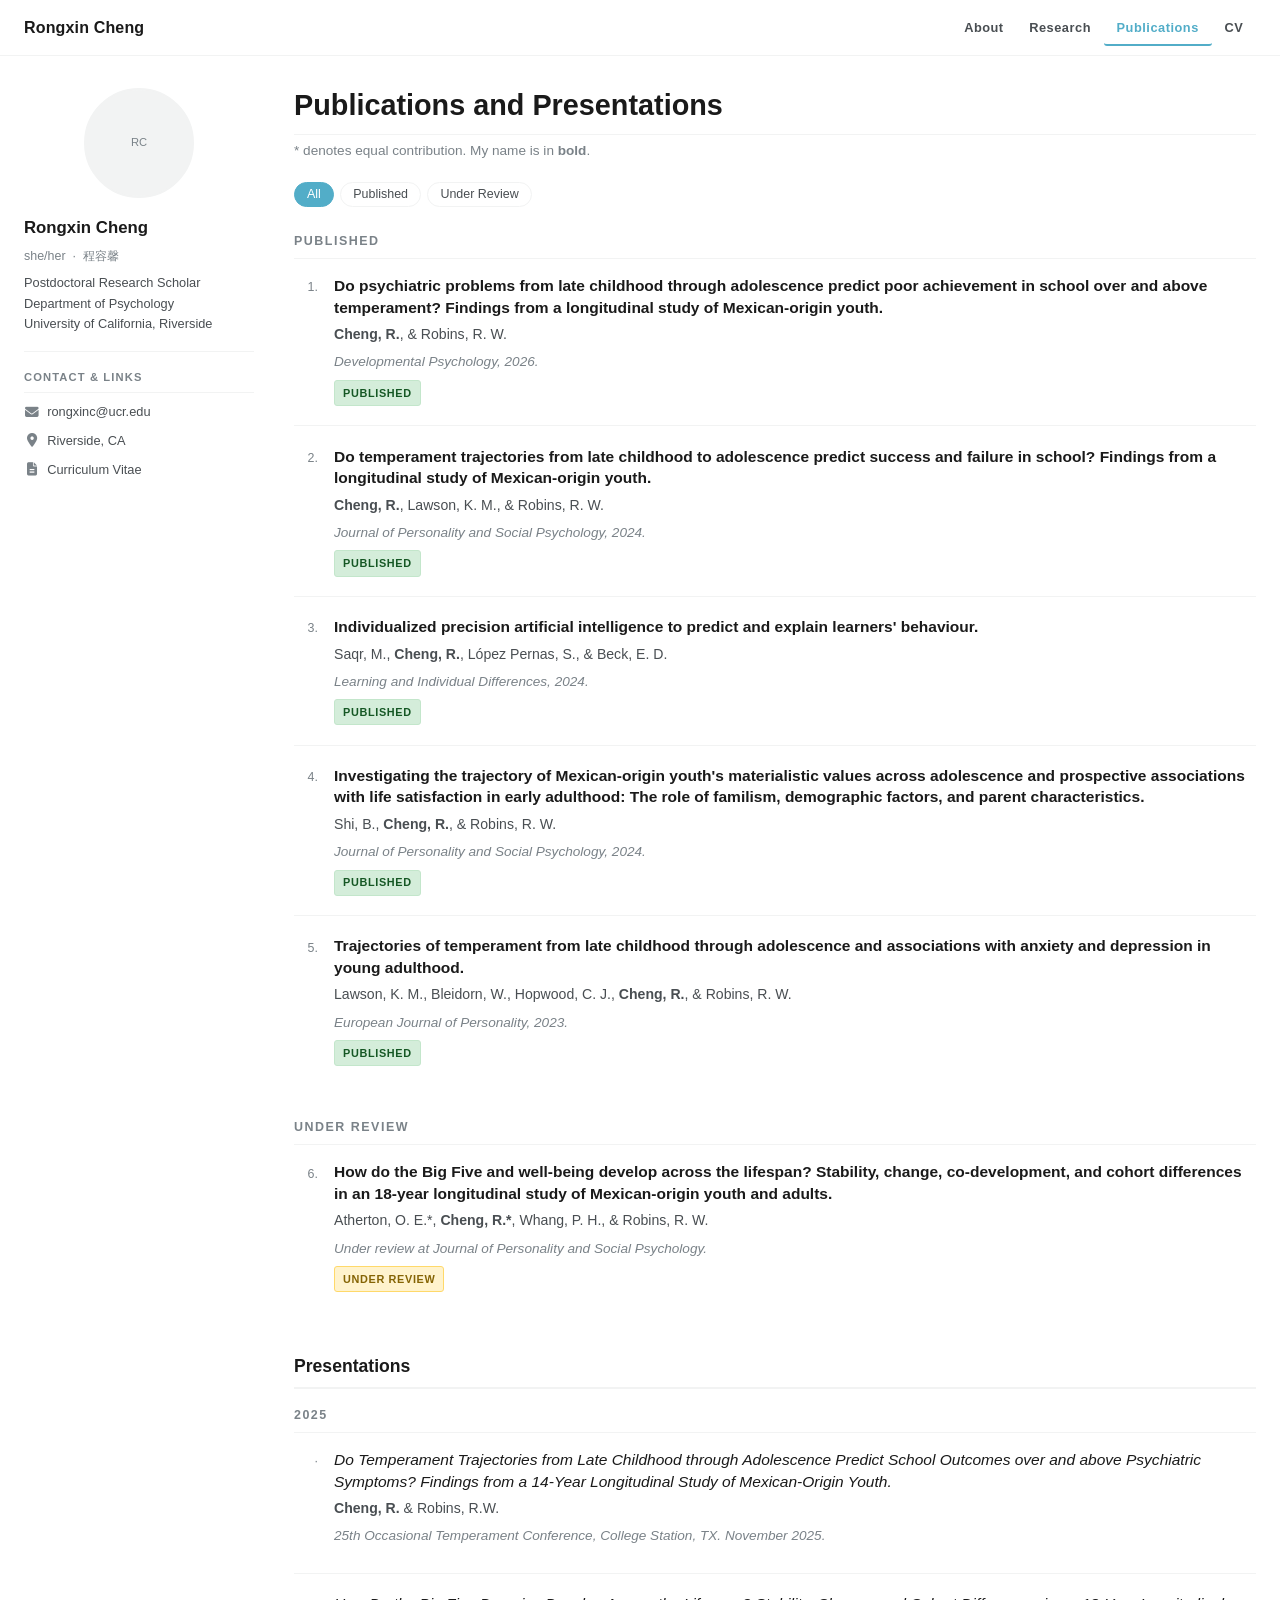
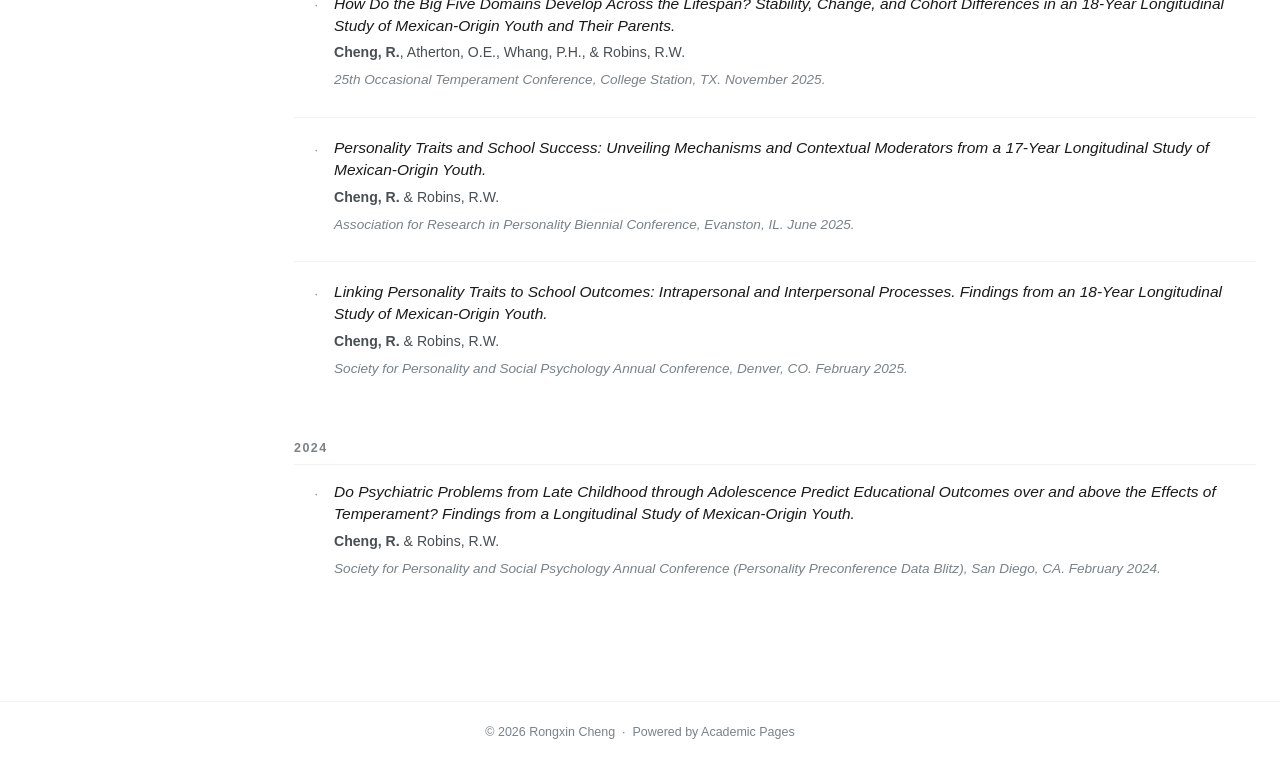
==== commit 678425f3: "draft6" ====
--- a/publications.html
+++ b/publications.html
@@ -9,85 +9,14 @@
 </head>
 <body>
 
-<!-- ══ Masthead ══ -->
-<header class="masthead">
-  <div class="masthead__inner">
-    <div class="masthead__title"><a href="index.html">Rongxin Cheng</a></div>
-    <nav class="greedy-nav">
-      <a href="index.html">About</a>
-      <a href="research.html">Research</a>
-      <a href="publications.html" class="active">Publications</a>
-      <a href="CV_Rongxin_Cheng.pdf" target="_blank">CV</a>
-    </nav>
-    <button class="nav-toggle" id="nav-toggle" aria-label="Toggle navigation">
-      <span></span><span></span><span></span>
-    </button>
-  </div>
-</header>
-<nav class="mobile-nav" id="mobile-nav">
-  <a href="index.html">About</a>
-  <a href="research.html">Research</a>
-  <a href="publications.html">Publications</a>
-  <a href="CV_Rongxin_Cheng.pdf" target="_blank">CV</a>
-</nav>
+<div id="masthead-mount"></div>
 
 <!-- ══ Body ══ -->
 <div class="page__wrapper">
 
-  <!-- ── Sidebar ── -->
+  <!-- ── Sidebar (populated by assets/js/components.js) ── -->
   <aside class="sidebar">
-
-    <div class="author__avatar">
-      <img src="assets/images/headshot.jpg" alt="Rongxin Cheng"
-           onerror="this.style.display='none'; this.nextElementSibling.style.display='flex';">
-      <div class="avatar-placeholder" style="display:none;">RC</div>
-    </div>
-
-    <div class="author__content">
-      <h1 class="author__name">Rongxin Cheng</h1>
-      <p class="author__pronouns">she/her &nbsp;·&nbsp; 程容馨</p>
-      <p class="author__bio">
-        Postdoctoral Research Scholar<br>
-        Department of Psychology<br>
-        University of California, Riverside
-      </p>
-    </div>
-
-    <hr class="sidebar__divider" />
-
-    <div class="author__urls-wrapper">
-      <h3>Contact &amp; Links</h3>
-      <ul class="author__urls">
-        <li>
-          <span class="icon"><i class="fas fa-envelope"></i></span>
-          <a href="mailto:rongxinc@ucr.edu">rongxinc@ucr.edu</a>
-        </li>
-        <li>
-          <span class="icon"><i class="fas fa-map-marker-alt"></i></span>
-          <span>Riverside, CA</span>
-        </li>
-        <li>
-          <span class="icon"><i class="fas fa-file-alt"></i></span>
-          <a href="CV_Rongxin_Cheng.pdf" target="_blank">Curriculum Vitae</a>
-        </li>
-      </ul>
-    </div>
-
-    <hr class="sidebar__divider" />
-
-    <!-- pub stats -->
-    <div class="author__urls-wrapper">
-      <h3>Summary</h3>
-      <ul class="author__urls" style="list-style:none; gap:.25rem;">
-        <li style="display:flex; justify-content:space-between; font-size:.8rem;">
-          <span>Published</span><span style="font-weight:700; color:var(--color-heading);">5</span>
-        </li>
-        <li style="display:flex; justify-content:space-between; font-size:.8rem;">
-          <span>Under Review</span><span style="font-weight:700; color:var(--color-heading);">1</span>
-        </li>
-      </ul>
-    </div>
-
+    <div id="sidebar-mount"></div>
   </aside>
 
   <!-- ── Main Content ── -->
@@ -324,6 +253,7 @@
   </p>
 </footer>
 
+<script src="assets/js/components.js"></script>
 <script src="assets/js/main.js"></script>
 </body>
 </html>
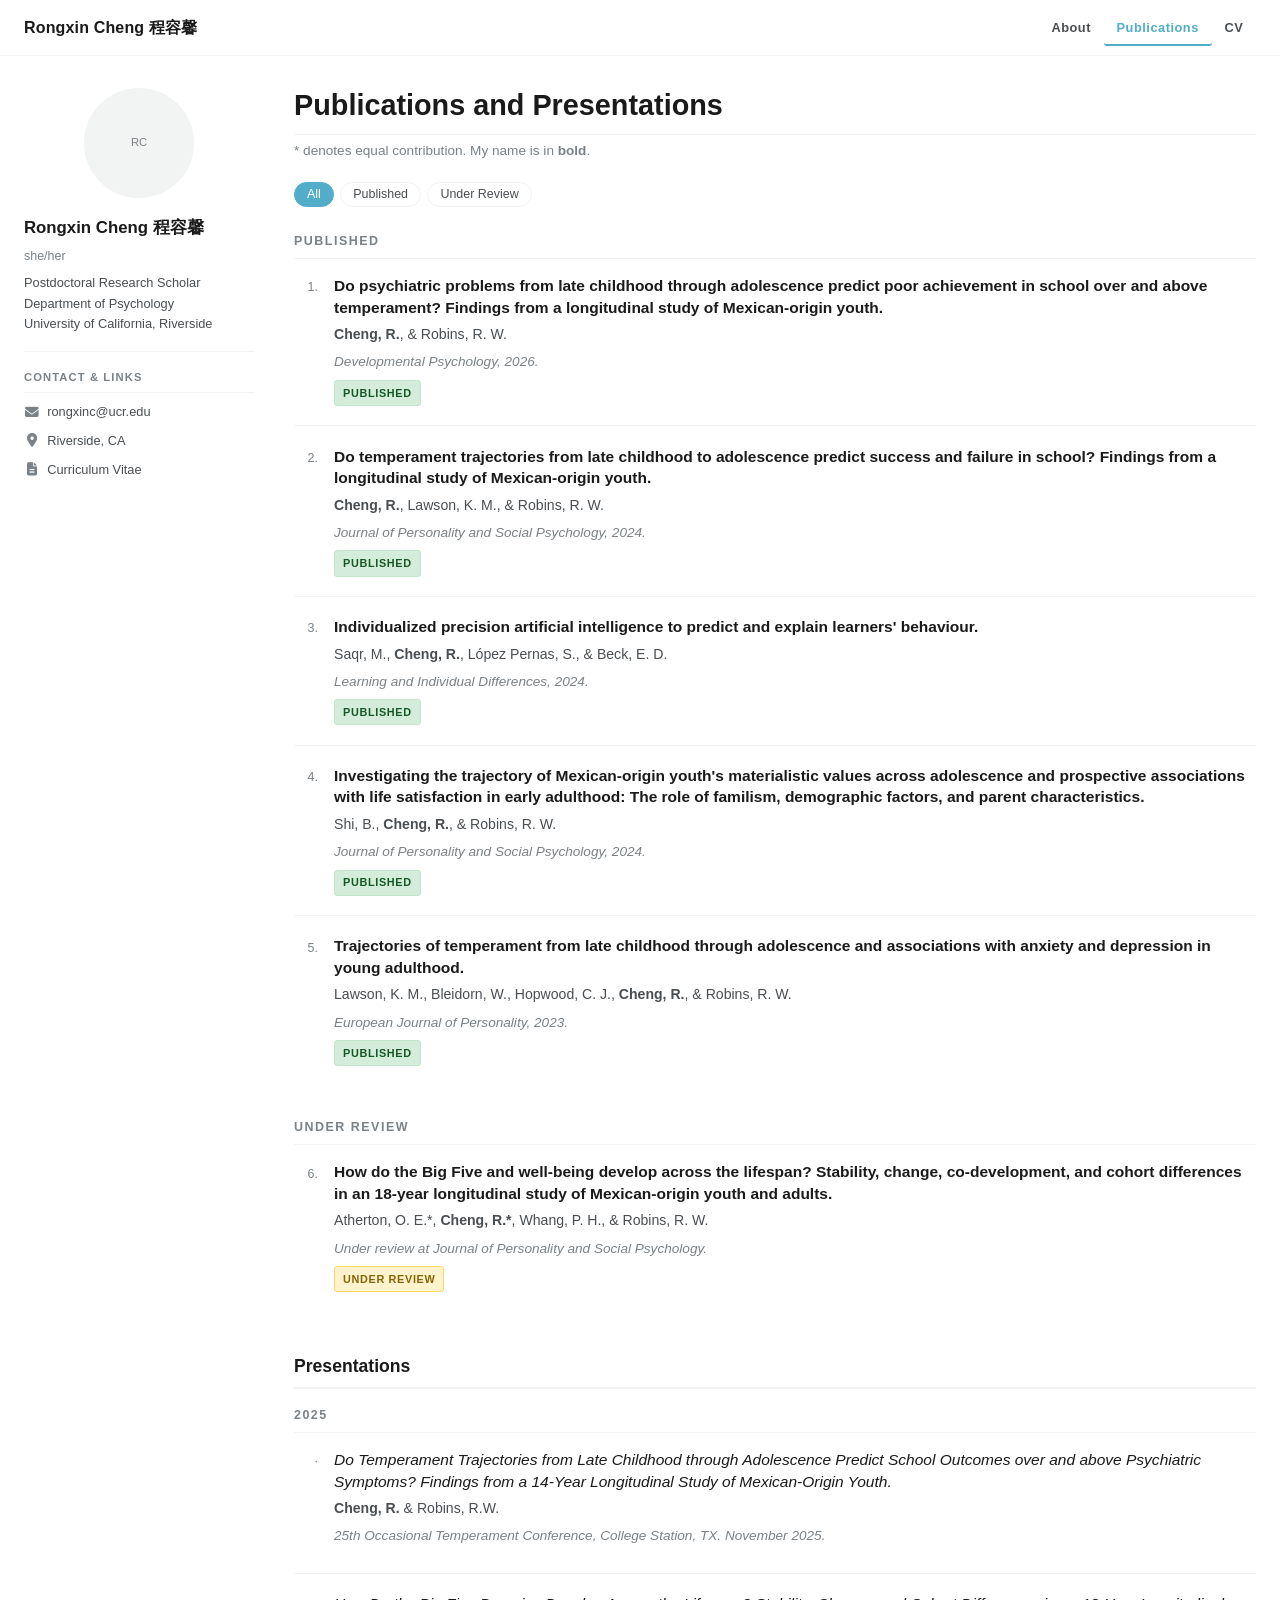
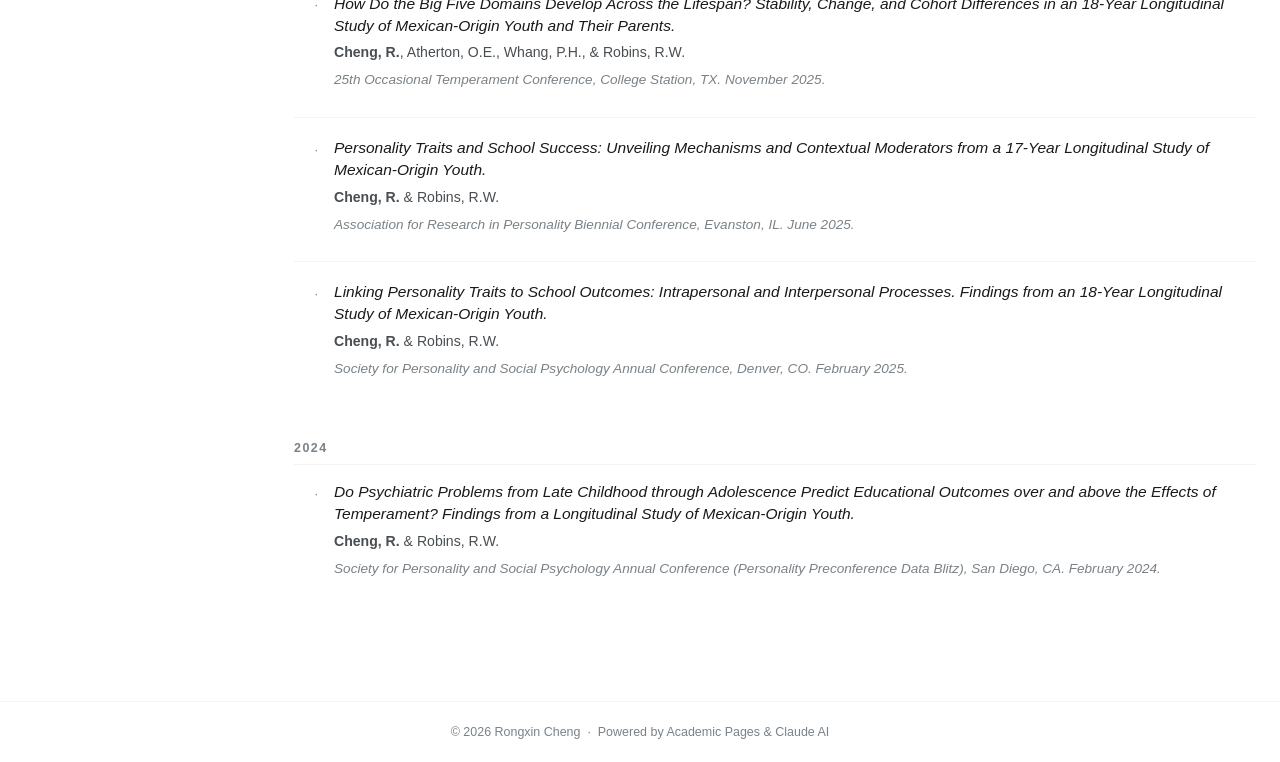
==== commit c6e125f6: "draft9" ====
--- a/publications.html
+++ b/publications.html
@@ -248,9 +248,7 @@
 </div><!-- /.page__wrapper -->
 
 <footer class="page__footer">
-  <p>&copy; 2026 Rongxin Cheng &nbsp;·&nbsp;
-     Powered by <a href="https://github.com/academicpages/academicpages.github.io" target="_blank">Academic Pages</a>
-  </p>
+  <p>&copy; 2026 Rongxin Cheng &nbsp;·&nbsp; Powered by <a href="https://github.com/academicpages/academicpages.github.io" target="_blank">Academic Pages</a> &amp; Claude AI</p>
 </footer>
 
 <script src="assets/js/components.js"></script>
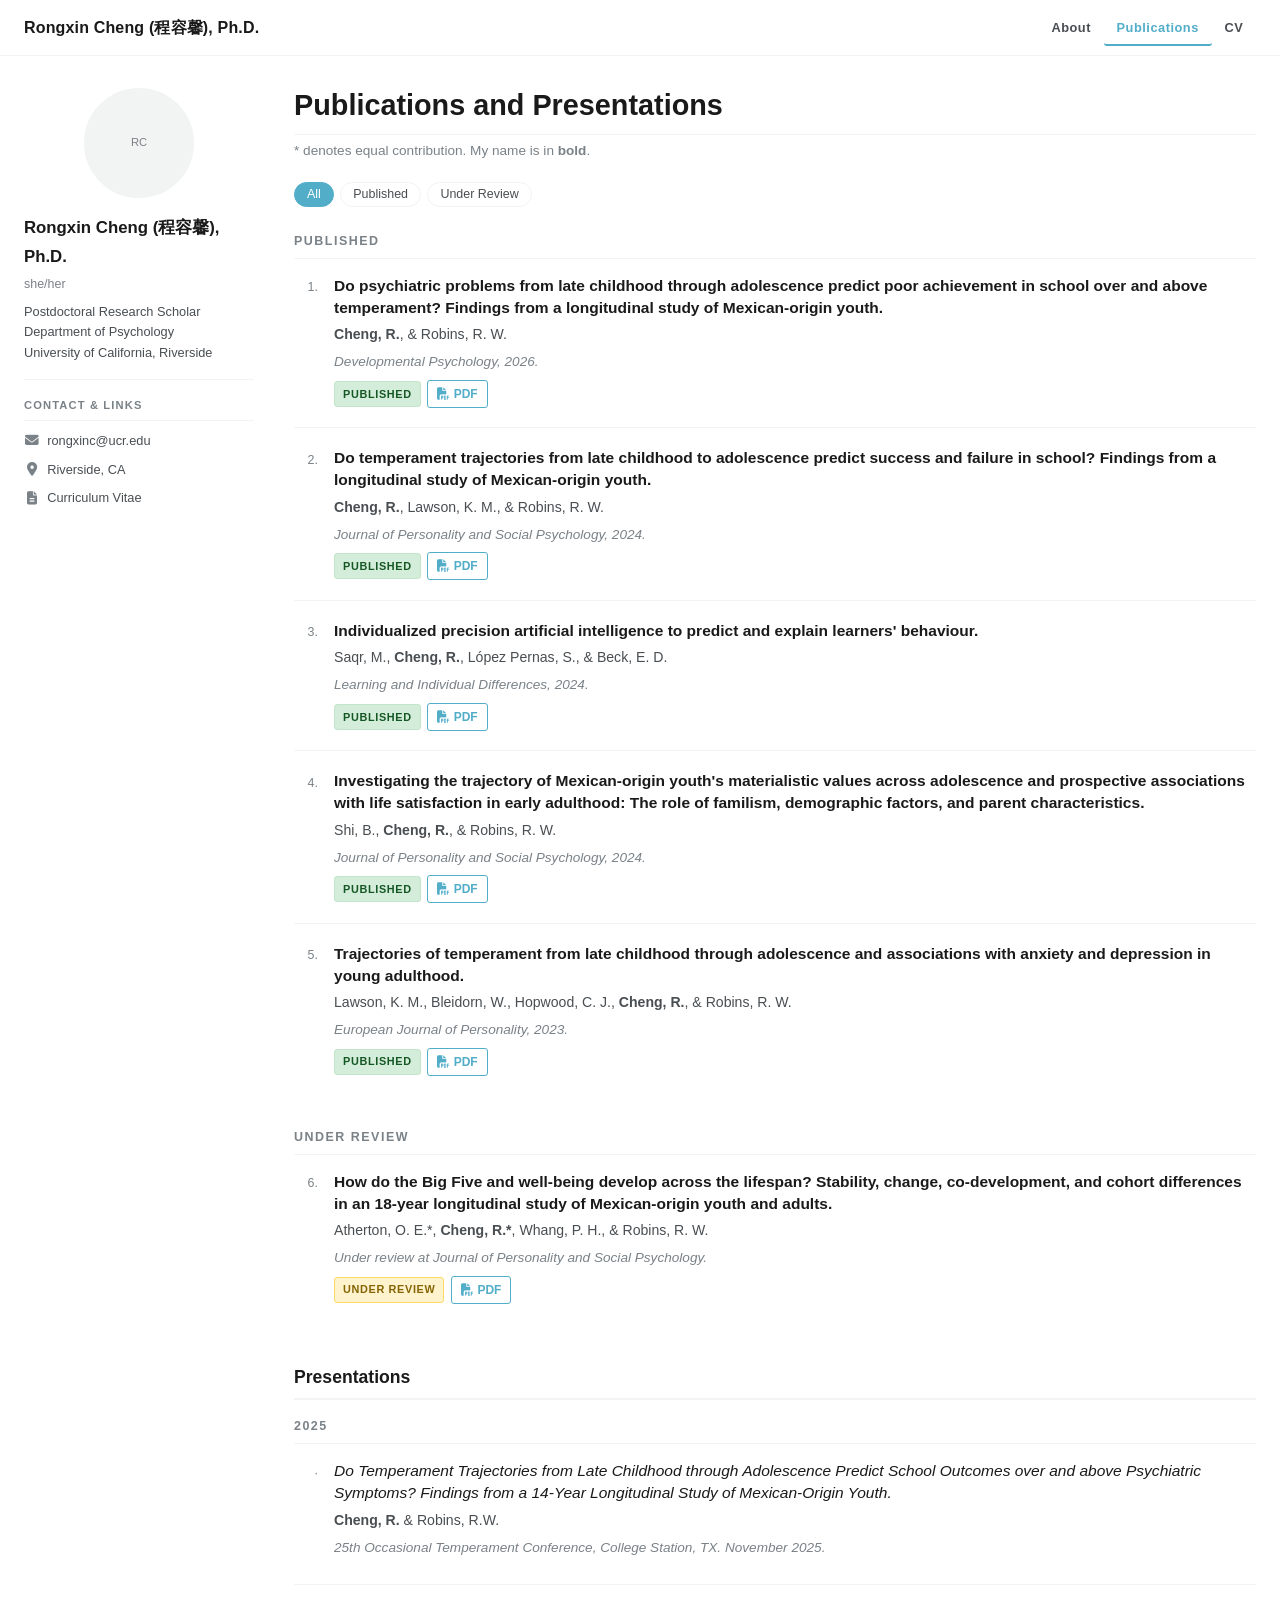
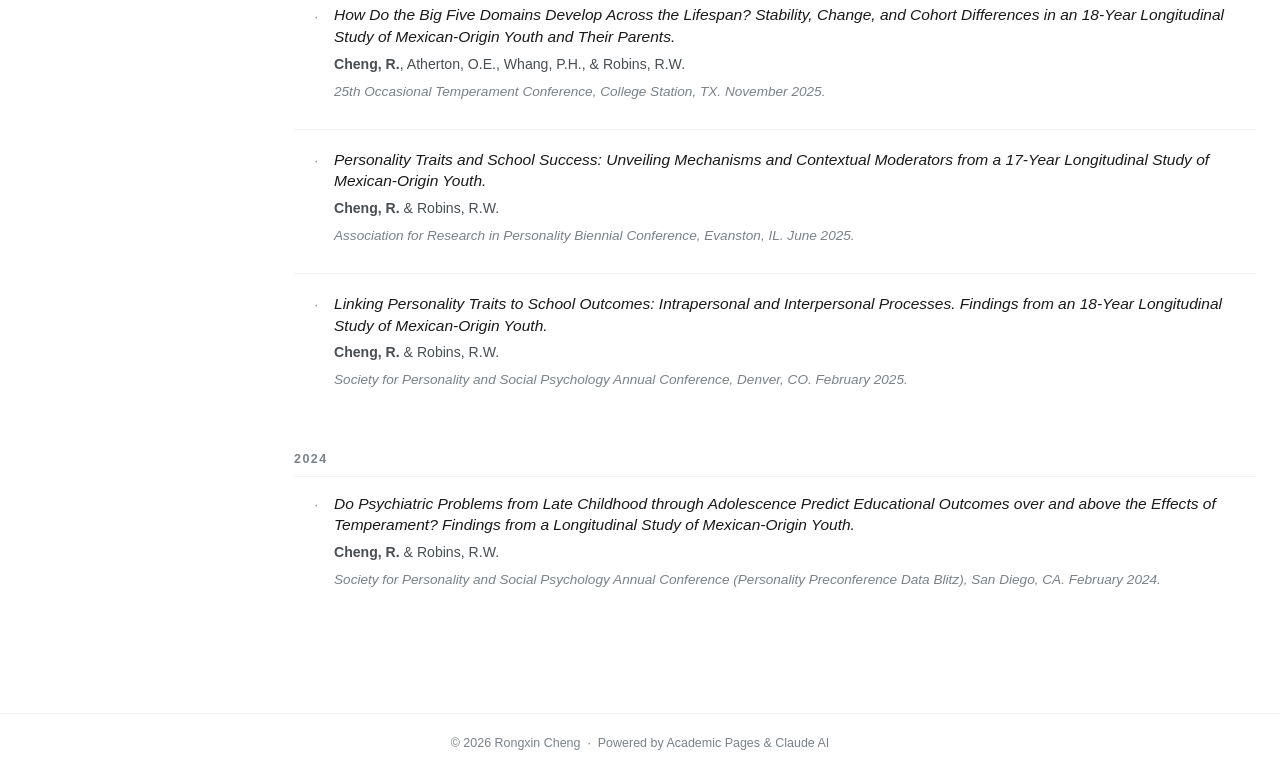
==== commit dd10f3d9: "draft10" ====
--- a/publications.html
+++ b/publications.html
@@ -52,6 +52,9 @@
           <div class="pub-item__venue"><em>Developmental Psychology</em>, 2026.</div>
           <div class="pub-item__meta">
             <span class="pub-badge badge-published">Published</span>
+            <a class="pub-pdf-link" href="assets/pdfs/psychiatric_disorders.pdf" target="_blank">
+              <i class="fas fa-file-pdf"></i> PDF
+            </a>
           </div>
         </div>
       </div>
@@ -69,6 +72,9 @@
           <div class="pub-item__venue"><em>Journal of Personality and Social Psychology</em>, 2024.</div>
           <div class="pub-item__meta">
             <span class="pub-badge badge-published">Published</span>
+            <a class="pub-pdf-link" href="assets/pdfs/temp_school_success.pdf" target="_blank">
+              <i class="fas fa-file-pdf"></i> PDF
+            </a>
           </div>
         </div>
       </div>
@@ -85,6 +91,9 @@
           <div class="pub-item__venue"><em>Learning and Individual Differences</em>, 2024.</div>
           <div class="pub-item__meta">
             <span class="pub-badge badge-published">Published</span>
+            <a class="pub-pdf-link" href="assets/pdfs/idiographic_AI.pdf" target="_blank">
+              <i class="fas fa-file-pdf"></i> PDF
+            </a>
           </div>
         </div>
       </div>
@@ -103,6 +112,9 @@
           <div class="pub-item__venue"><em>Journal of Personality and Social Psychology</em>, 2024.</div>
           <div class="pub-item__meta">
             <span class="pub-badge badge-published">Published</span>
+            <a class="pub-pdf-link" href="assets/pdfs/materialistic_values.pdf" target="_blank">
+              <i class="fas fa-file-pdf"></i> PDF
+            </a>
           </div>
         </div>
       </div>
@@ -120,6 +132,9 @@
           <div class="pub-item__venue"><em>European Journal of Personality</em>, 2023.</div>
           <div class="pub-item__meta">
             <span class="pub-badge badge-published">Published</span>
+            <a class="pub-pdf-link" href="assets/pdfs/temp_anx_dep.pdf" target="_blank">
+              <i class="fas fa-file-pdf"></i> PDF
+            </a>
           </div>
         </div>
       </div>
@@ -144,6 +159,10 @@
           <div class="pub-item__venue">Under review at <em>Journal of Personality and Social Psychology</em>.</div>
           <div class="pub-item__meta">
             <span class="pub-badge badge-review">Under Review</span>
+            <!-- To add PDF: replace # with the file path, e.g. assets/pdfs/atherton_cheng_review.pdf -->
+            <a class="pub-pdf-link" href="#" onclick="return false;" title="PDF coming soon">
+              <i class="fas fa-file-pdf"></i> PDF
+            </a>
           </div>
         </div>
       </div>
--- a/assets/css/main.css
+++ b/assets/css/main.css
@@ -472,6 +472,25 @@
 .badge-published  { background: #d4edda; color: #155724; border: 1px solid #c3e6cb; }
 .badge-review     { background: #fff3cd; color: #856404; border: 1px solid #ffd96a; }
 .badge-prep       { background: #d6eaf8;  color: #1a5276;  border: 1px solid #a9cce3; }
+
+.pub-pdf-link {
+  display: inline-flex;
+  align-items: center;
+  gap: .3rem;
+  font-size: .75rem;
+  font-weight: 600;
+  color: var(--color-accent);
+  border: 1px solid var(--color-accent);
+  border-radius: 3px;
+  padding: .18rem .55rem;
+  text-decoration: none;
+  transition: background .15s, color .15s;
+}
+.pub-pdf-link:hover {
+  background: var(--color-accent);
+  color: #fff;
+  text-decoration: none;
+}
 
 /* ── Notices (callout blocks) ── */
 .notice {
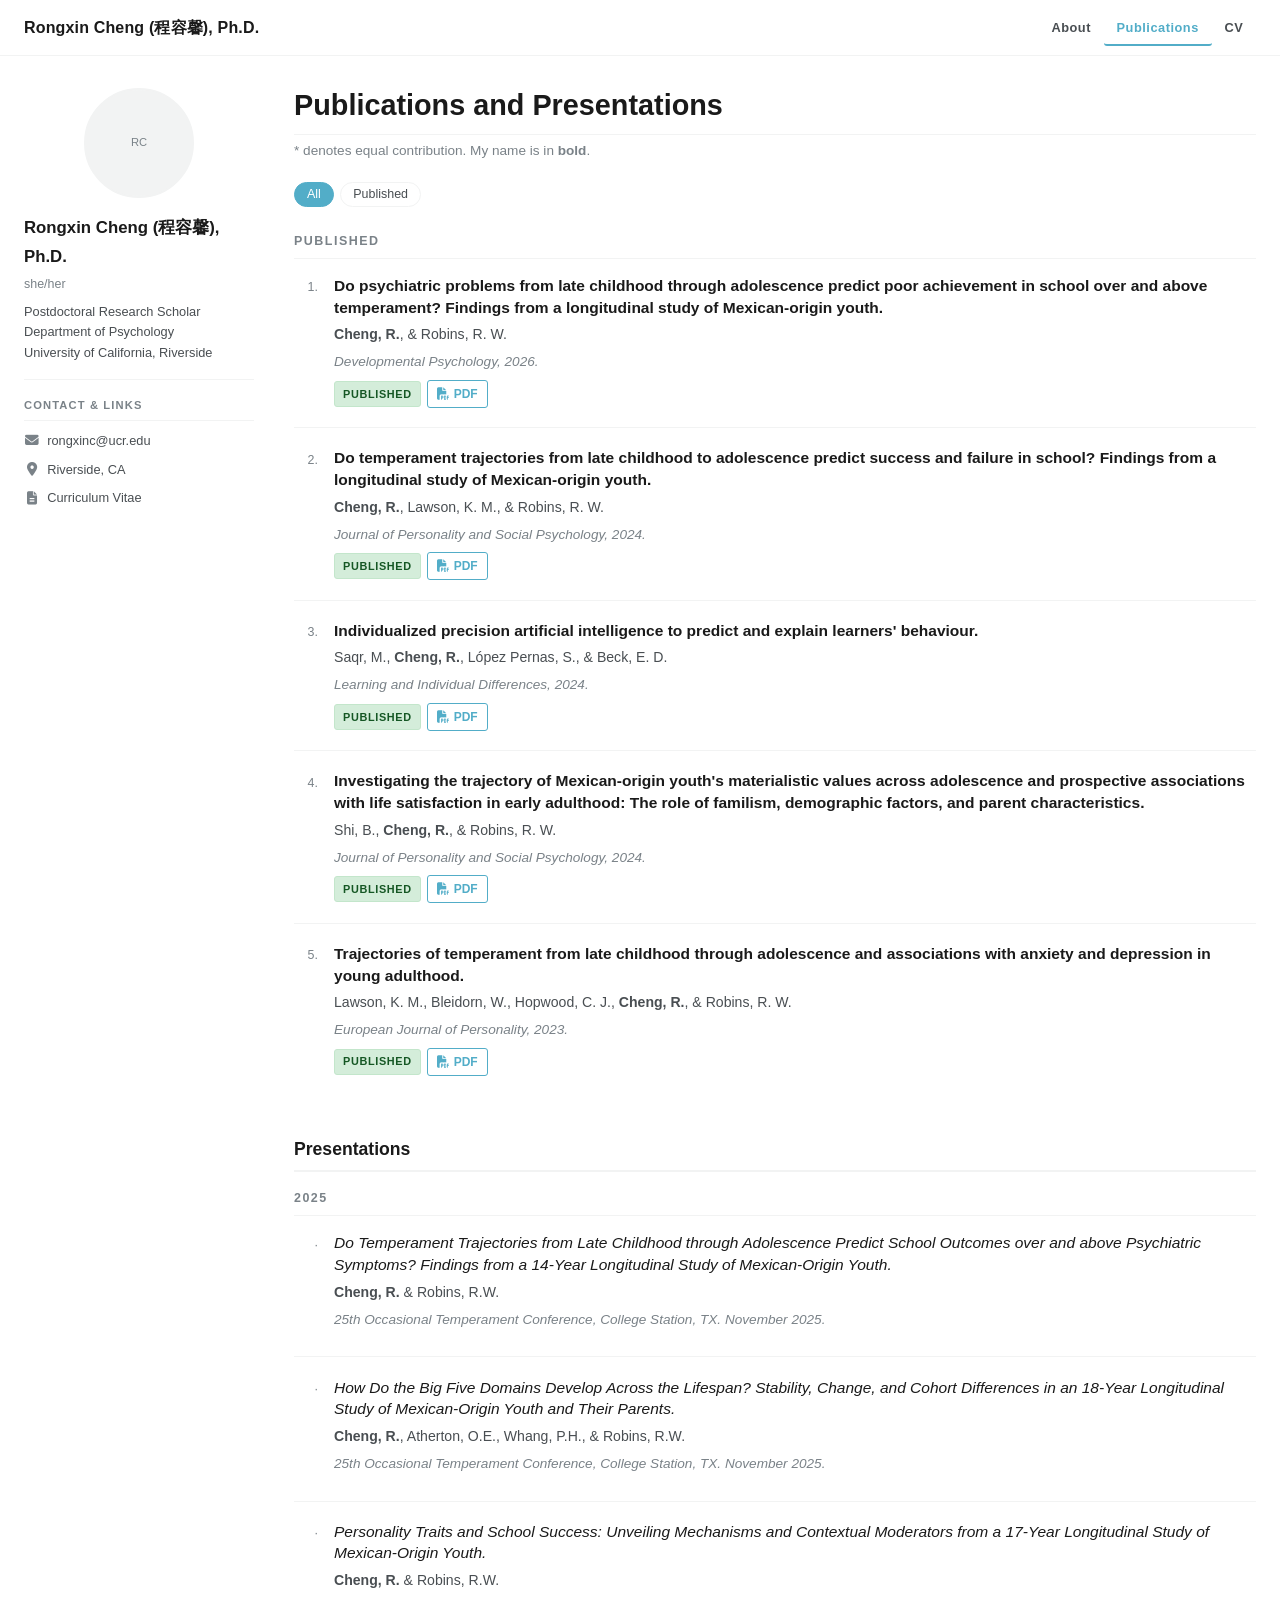
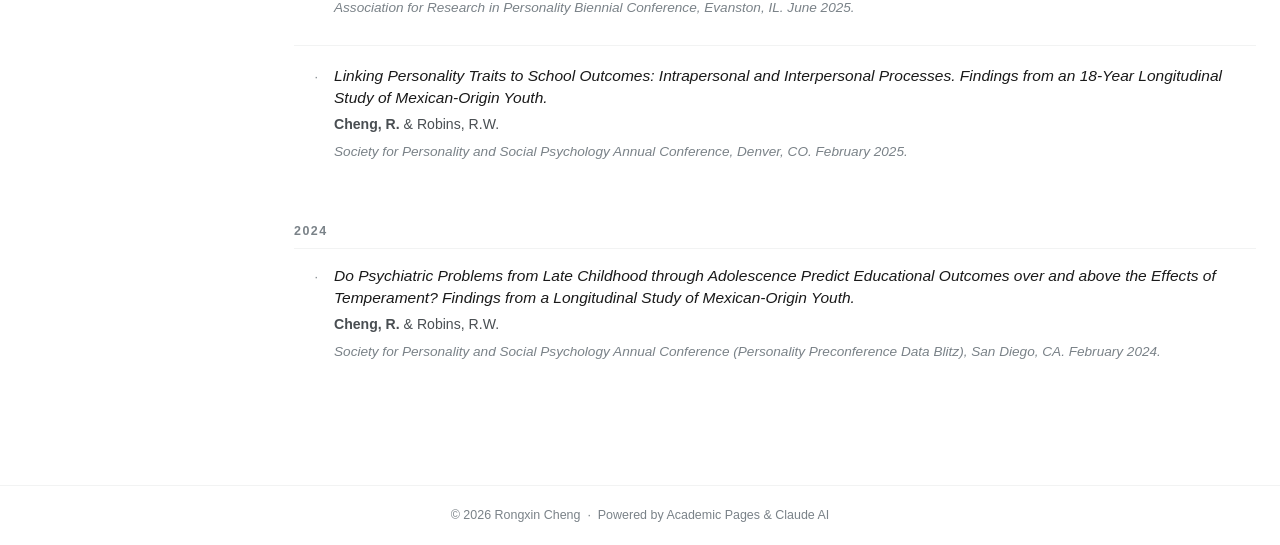
==== commit 22a62df4: "draft15" ====
--- a/publications.html
+++ b/publications.html
@@ -32,7 +32,6 @@
     <div class="pub-filters">
       <button class="pub-filter-btn active" data-filter="all">All</button>
       <button class="pub-filter-btn" data-filter="published">Published</button>
-      <button class="pub-filter-btn" data-filter="review">Under Review</button>
     </div>
 
     <!-- ══ PUBLISHED ══ -->
@@ -140,34 +139,6 @@
       </div>
 
     </div><!-- /#group-published -->
-
-    <!-- ══ UNDER REVIEW ══ -->
-    <div class="pub-year-group" id="group-review">
-      <div class="pub-year-label">Under Review</div>
-
-      <div class="pub-item" data-status="review">
-        <div class="pub-item__number">6.</div>
-        <div class="pub-item__body">
-          <div class="pub-item__title">
-            How do the Big Five and well-being develop across the lifespan? Stability, change,
-            co-development, and cohort differences in an 18-year longitudinal study of Mexican-origin
-            youth and adults.
-          </div>
-          <div class="pub-item__authors">
-            Atherton, O. E.*, <span class="me">Cheng, R.*</span>, Whang, P. H., &amp; Robins, R. W.
-          </div>
-          <div class="pub-item__venue">Under review at <em>Journal of Personality and Social Psychology</em>.</div>
-          <div class="pub-item__meta">
-            <span class="pub-badge badge-review">Under Review</span>
-            <!-- To add PDF: replace # with the file path, e.g. assets/pdfs/atherton_cheng_review.pdf -->
-            <a class="pub-pdf-link" href="#" onclick="return false;" title="PDF coming soon">
-              <i class="fas fa-file-pdf"></i> PDF
-            </a>
-          </div>
-        </div>
-      </div>
-
-    </div><!-- /#group-review -->
 
     <!-- ══ PRESENTATIONS ══ -->
     <h2 class="section-heading" style="margin-top:2.5rem;">Presentations</h2>
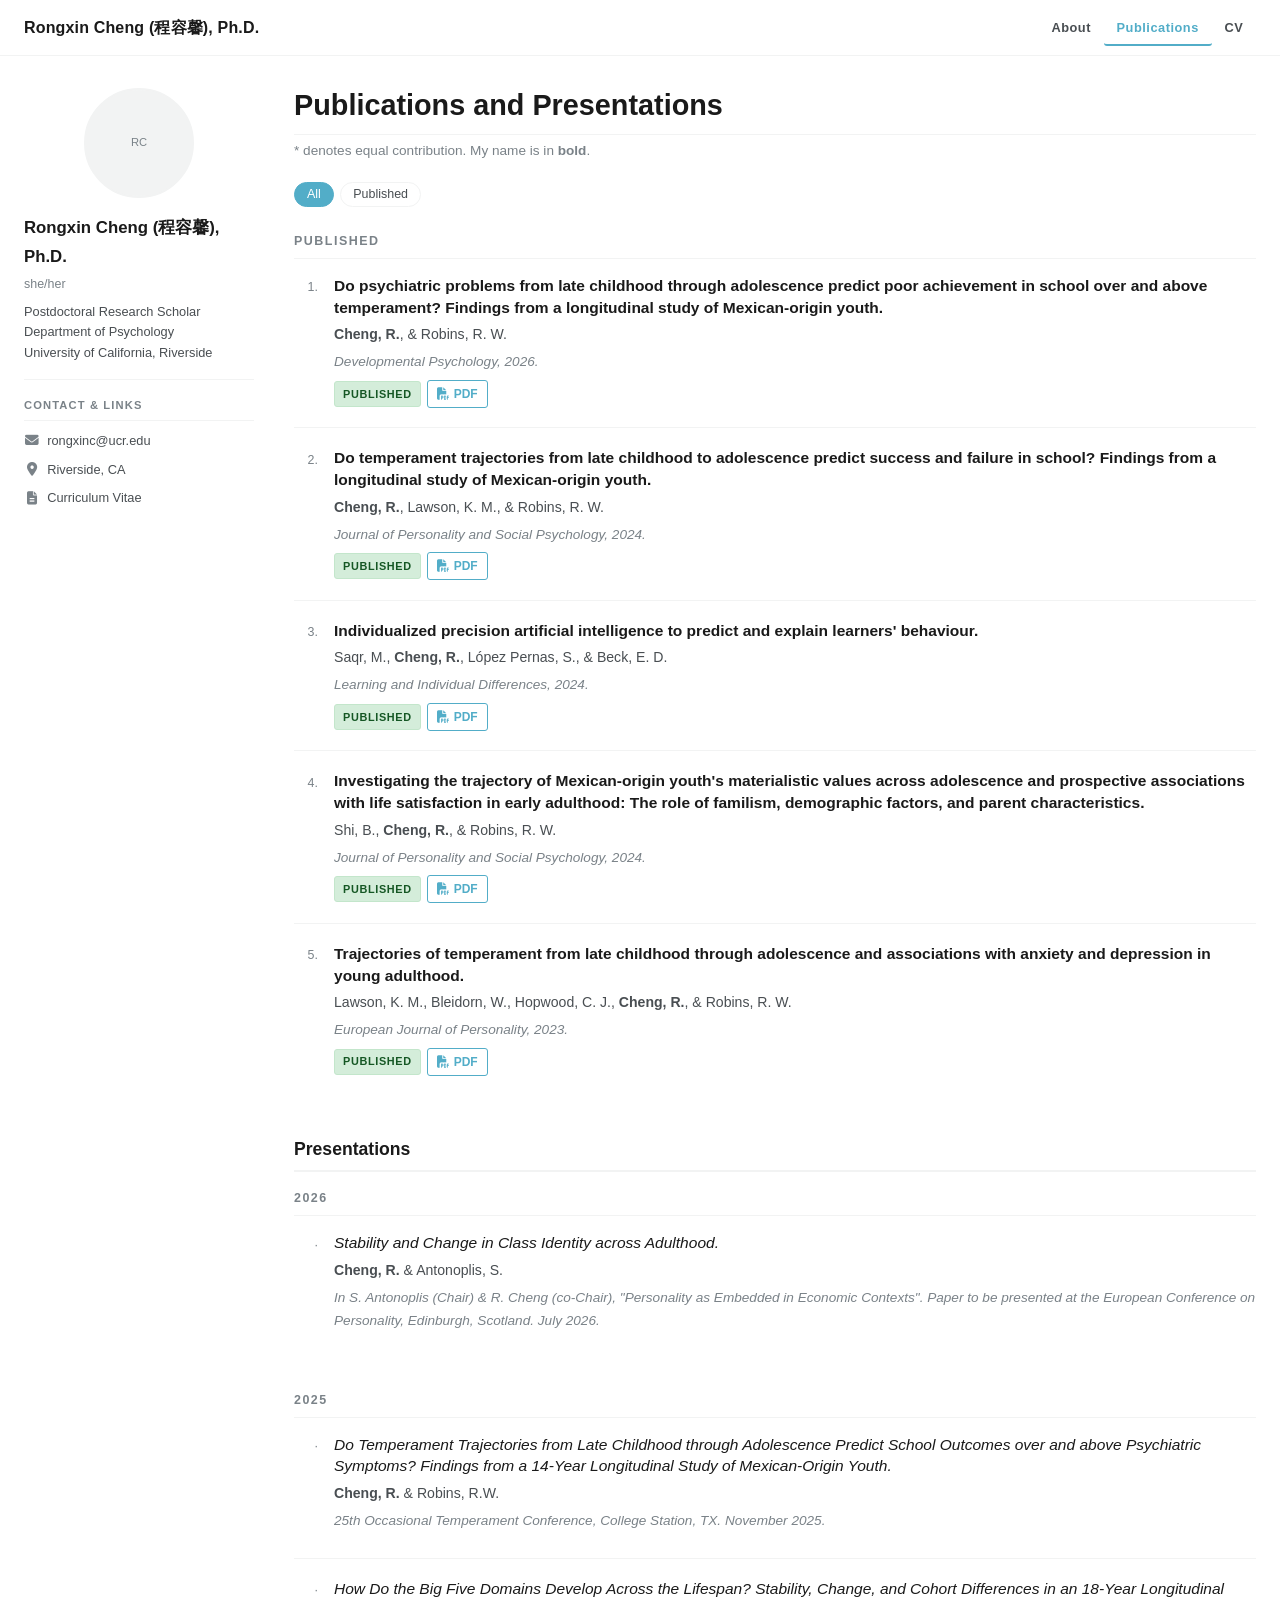
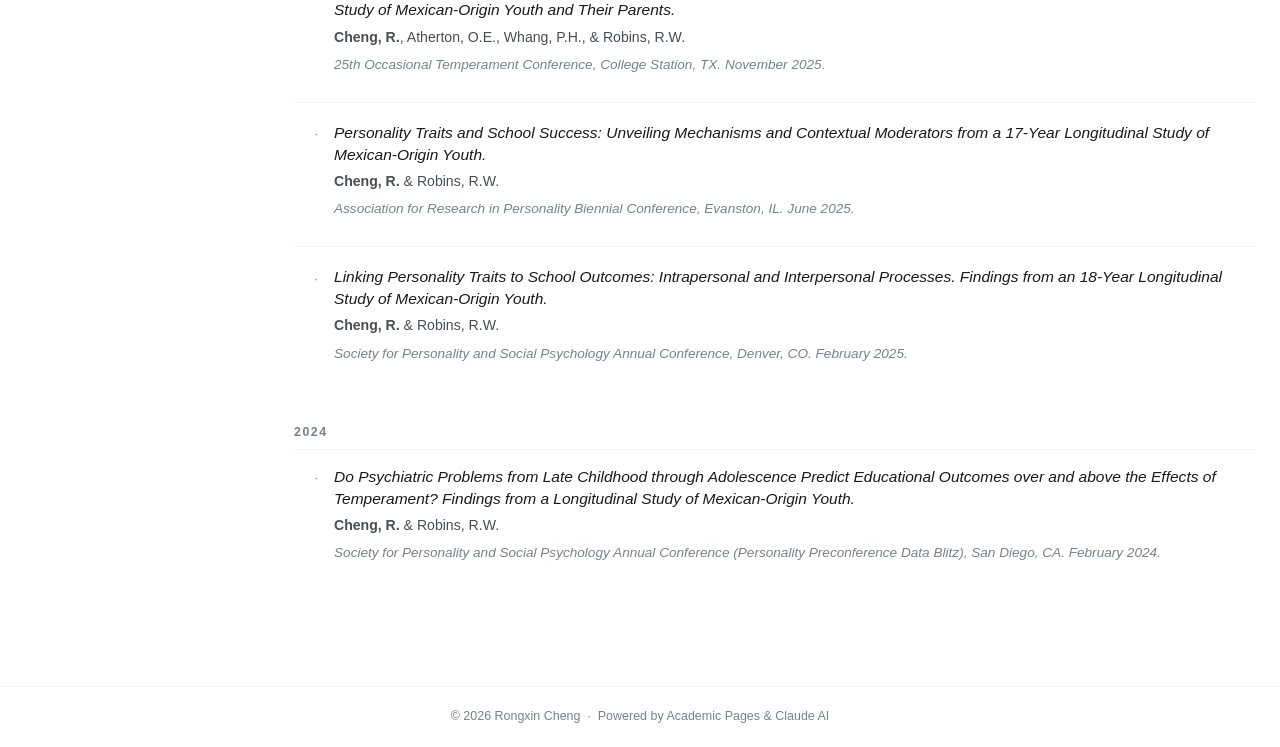
==== commit 672149ed: "darft16" ====
--- a/publications.html
+++ b/publications.html
@@ -144,6 +144,26 @@
     <h2 class="section-heading" style="margin-top:2.5rem;">Presentations</h2>
 
     <div class="pub-year-group">
+      <div class="pub-year-label">2026</div>
+
+      <div class="pub-item" data-status="published">
+        <div class="pub-item__number">·</div>
+        <div class="pub-item__body">
+          <div class="pub-item__title" style="font-weight:normal; font-style:italic;">
+            Stability and Change in Class Identity across Adulthood.
+          </div>
+          <div class="pub-item__authors">
+            <span class="me">Cheng, R.</span> &amp; Antonoplis, S.
+          </div>
+          <div class="pub-item__venue">
+            In S. Antonoplis (Chair) &amp; R. Cheng (co-Chair), "Personality as Embedded in Economic Contexts".
+            Paper to be presented at the European Conference on Personality, Edinburgh, Scotland. July 2026.
+          </div>
+        </div>
+      </div>
+    </div>
+
+    <div class="pub-year-group">
       <div class="pub-year-label">2025</div>
 
       <div class="pub-item" data-status="published" style="border-bottom:1px solid var(--color-border);">
